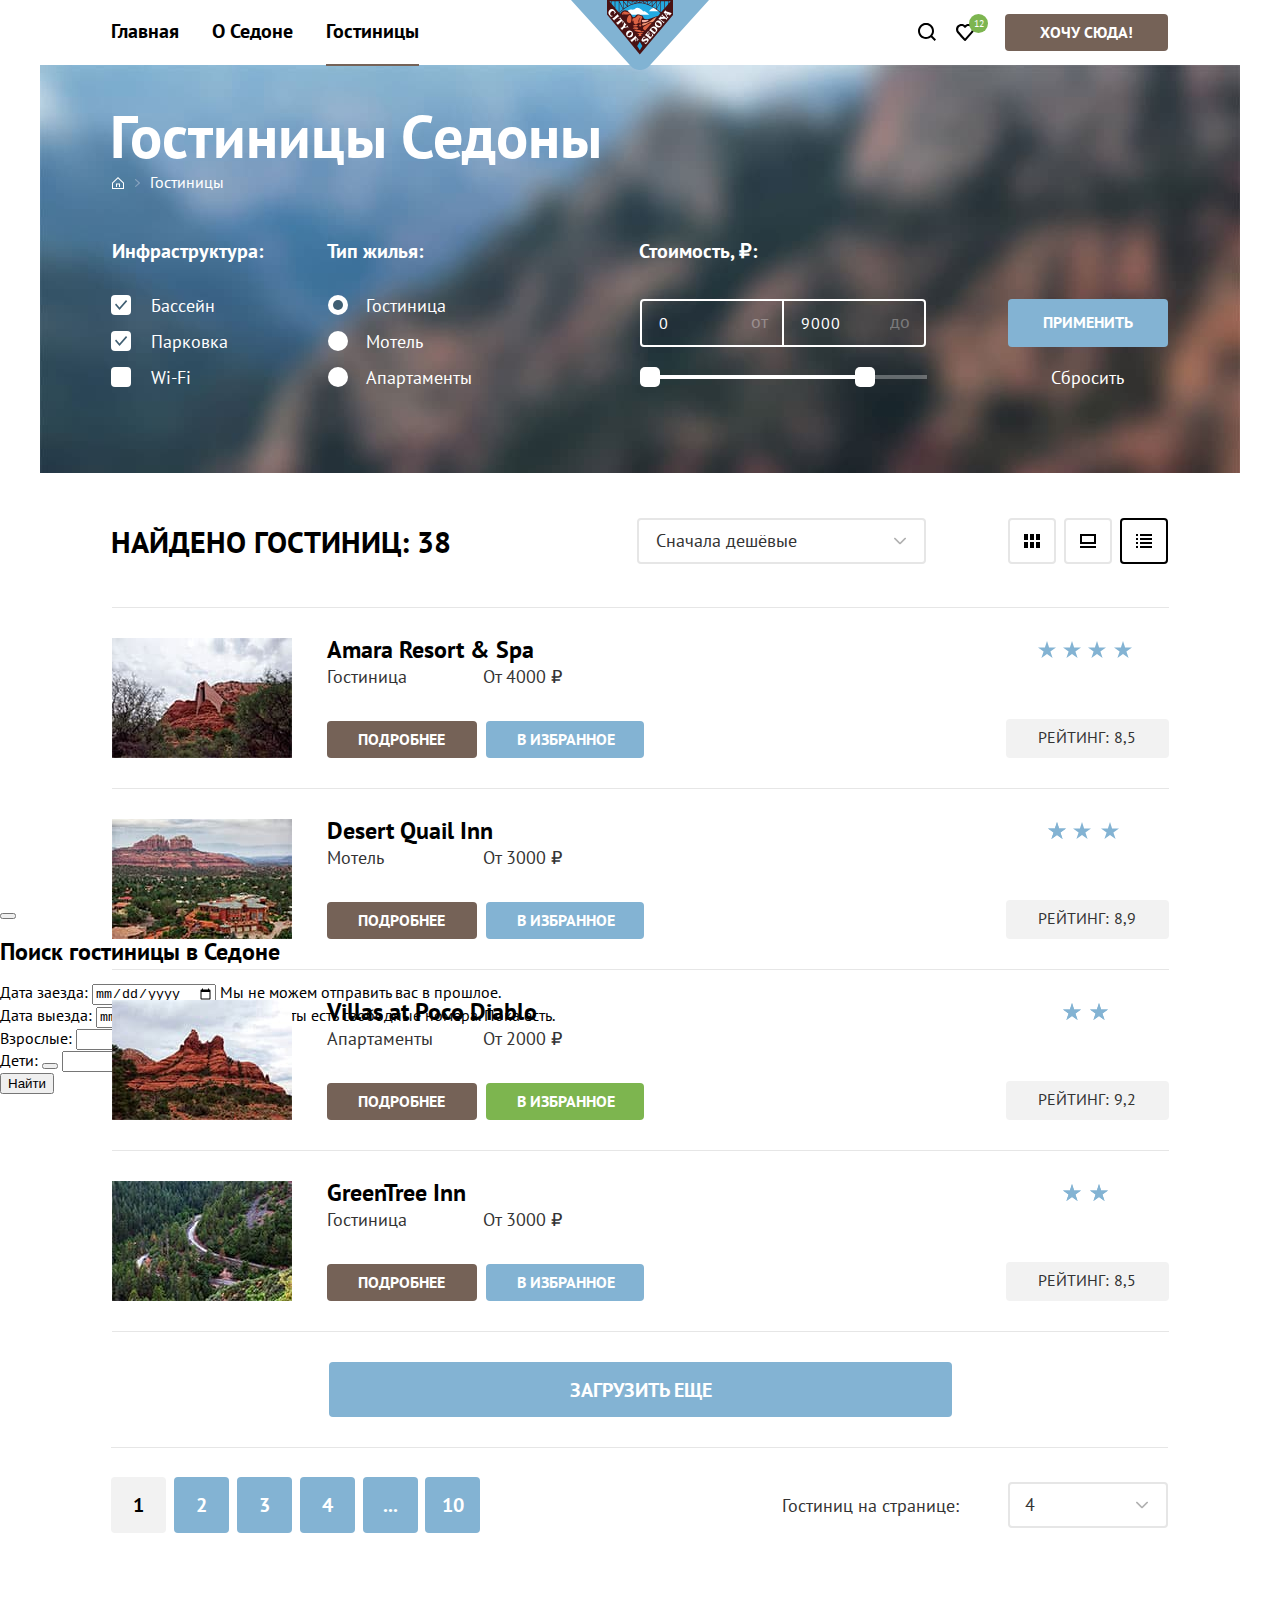
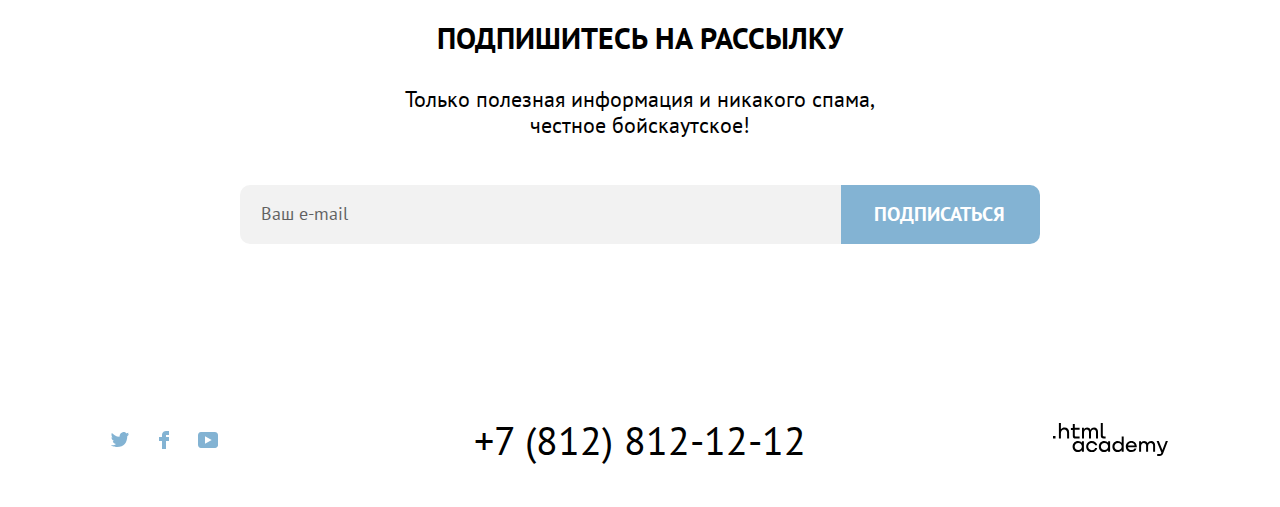
==== catalog.html @ 6edd9f35 "feat: add modal section" ====
<!DOCTYPE html>
<html lang="ru">
<head>
  <meta charset="UTF-8">
  <meta name="viewport" content="width=device-width, initial-scale=1.0">
  <title>HTML Academy: Седона</title>
  <link rel="stylesheet" href="css/style.css">
  <link rel="stylesheet" href="node_modules/pixel-glass/styles.css">
  <style>
    HTML {
      background-image: url("catalog.jpg");
      background-repeat: no-repeat;
      background-position: 50% 0;
    }
  </style>
</head>
<body>

  <div class="container">

    <!-- Header -->
    <header class="page-header">
      <nav class="page-header__nav page-nav">
        <ul class="page-nav__list">
          <li class="page-nav__item"><a class="page-nav__link" href="index.html">Главная</a></li>
          <li class="page-nav__item"><a class="page-nav__link" href="index.html#about">О Седоне</a></li>
          <li class="page-nav__item"><a class="page-nav__link page-nav__link--current">Гостиницы</a></li>
        </ul>
      </nav>
      <a class="page-header__logo page-logo" href="index.html">
        <img class="page-logo__img" src="img/svg/logo.svg" width="138" height="70" alt="Логотип Седона.">
      </a>
      <div class="page-header__menu user-menu">
        <a class="user-menu__link user-menu__link--search" href="#">
          <svg class="user-menu__svg" aria-hidden="true" focusable="false" width="18" height="18" fill="none" xmlns="http://www.w3.org/2000/svg">
            <path d="m18 16.5-3.7-3.7c1-1.3 1.7-3 1.7-4.9 0-4.4-3.6-8-8-8S0 3.6 0 8c0 4.4 3.6 8 8 8 1.8 0 3.5-.6 4.9-1.7l3.7 3.7 1.4-1.5ZM8 14c-3.3 0-6-2.7-6-6s2.7-6 6-6 6 2.7 6 6-2.7 6-6 6Z"/>
          </svg>
          <span class="visually-hidden">Поиск</span>
        </a>
        <div class="user-menu__item">
          <a class="user-menu__link user-menu__link--favorites" href="#">
            <svg class="user-menu__svg" aria-hidden="true" focusable="false" width="18" height="17" fill="none" xmlns="http://www.w3.org/2000/svg">
              <path d="M8.9 17c-.3 0-.6-.1-.8-.4-5.4-6.1-6.7-7.5-7-7.9C.4 7.8 0 6.6 0 5.4 0 2.4 2.4 0 5.5 0 6.8 0 8 .5 9 1.3 10 .5 11.3 0 12.5 0c3 0 5.5 2.4 5.5 5.4 0 1.3-.5 2.5-1.3 3.4l-7 7.9c-.2.2-.4.3-.8.3Zm-6-9.5c.3.4 3.5 4 6.1 6.9l6.2-7c.5-.5.7-1.2.7-2 0-1.8-1.5-3.3-3.3-3.3-1 0-2 .5-2.7 1.3-.3.3-.6.4-.9.4-.3 0-.6-.2-.8-.4-.7-.8-1.7-1.3-2.7-1.3-1.8 0-3.3 1.5-3.3 3.3-.1.9.3 1.6.7 2.1-.1 0-.1 0 0 0Z"/>
            </svg>
            <span class="user-menu__counter">12</span>
            <span class="visually-hidden">Добавить в избранное</span>
          </a>
          <div class="user-menu__popover popover-favorites popover-favorites--visible">
            <h2 class="visually-hidden">Избранное</h2>
            <ul class="popover-favorites__list">
              <li class="popover-favorites__item">
                <a class="popover-favorites__wrap-link" href="#">
                  <h3 class="popover-favorites__title">Desert Quail Inn</h3>
                  <img class="popover-favorites__pic" src="img/catalog/jpg/hotel-desert-quail.jpg" width="48" height="48" alt="Фото Desert Quail Inn.">
                  <p class="popover-favorites__desc">Мотель</p>
                </a>
                <button class="popover-favorites__btn" type="button">
                  <span class="visually-hidden">Удалить</span>
                </button>
              </li>
              <li class="popover-favorites__item">
                <a class="popover-favorites__wrap-link" href="#">
                  <h3 class="popover-favorites__title">Villas at Poco Diablo</h3>
                  <img class="popover-favorites__pic" src="img/catalog/jpg/hotel-villas-at-poco.jpg" width="48" height="48" alt="Фото Villas at Poco Diablo.">
                  <p class="popover-favorites__desc">Апартаменты</p>
                </a>
                <button class="popover-favorites__btn" type="button">
                  <span class="visually-hidden">Удалить</span>
                </button>
              </li>
            </ul>
            <a class="popover-favorites__link button button--warm" href="#">Все избранные</a>
          </div>
        </div>
        <a class="user-menu__link user-menu__link--btn button button--warm" href="#">Хочу сюда!</a>
      </div>
    </header>

    <!-- Main -->
    <main class="inner-main">
      <div class="filter-wrapper">
        <h1 class="inner-main__title">Гостиницы Седоны</h1>

        <!-- Breadcrumbs -->
        <section class="breadcrumbs">
          <h2 class="visually-hidden">Навигационная цепочка</h2>
          <ul class="breadcrumbs__list">
            <li class="breadcrumbs__item">
              <a class="breadcrumbs__link breadcrumbs__link--icon" href="index.html">
                <span class="visually-hidden">Главная</span>
              </a>
            </li>
            <li class="breadcrumbs__item">
              <a class="breadcrumbs__link">Гостиницы</a>
            </li>
          </ul>
        </section>

        <!-- Filters -->
        <section class="filter">
          <h2 class="visually-hidden">Фильтры поиска</h2>
          <form class="filter__form" action="https://echo.htmlacademy.ru/">
            <fieldset class="filter__group filter__group--infrastructure">
              <legend class="filter__title">Инфраструктура:</legend>
              <ul class="filter__list comfort">
                <li class="comfort__item">
                  <label class="comfort__label">
                    <input class="comfort__input visually-hidden" id="pool" type="checkbox" name="pool" value="pool" checked>
                    <span class="comfort__control"></span>
                    Бассейн
                  </label>
                </li>
                <li class="comfort__item">
                  <label class="comfort__label">
                    <input class="comfort__input visually-hidden" id="parking" type="checkbox" name="parking" value="parking" checked>
                    <span class="comfort__control"></span>
                    Парковка
                  </label>
                </li>
                <li class="comfort__item">
                  <label class="comfort__label">
                    <input class="comfort__input visually-hidden" type="checkbox" name="wi-fi" value="wi-fi">
                    <span class="comfort__control"></span>
                    Wi-Fi
                  </label>
                </li>
              </ul>
            </fieldset>

            <fieldset class="filter__group filter__group--type">
              <legend class="filter__title">Тип жилья:</legend>
              <ul class="filter__list house-type">
                <li class="house-type__item">
                  <label class="house-type__label">
                    <input class="house-type__input visually-hidden" type="radio" name="housing-type" value="hotel" checked>
                    <span class="house-type__control"></span>
                    Гостиница
                  </label>
                </li>
                <li class="house-type__item">
                  <label class="house-type__label">
                    <input class="house-type__input visually-hidden" type="radio" name="housing-type" value="motel">
                    <span class="house-type__control"></span>
                    Мотель
                  </label>
                </li>
                <li class="house-type__item">
                  <label class="house-type__label">
                    <input class="house-type__input visually-hidden" type="radio" name="housing-type" value="apartments">
                    <span class="house-type__control"></span>
                    Апартаменты
                  </label>
                </li>
              </ul>
            </fieldset>

            <fieldset class="filter__group filter__group--price price">
              <legend class="filter__title price__title">Стоимость, ₽:</legend>

              <div class="price__input-wrap">
                <label class="price__label price__label--min" for="min-cost">От</label>
                <input class="price__input price__input--min" type="number" name="min-cost" id="min-cost" value="0">

                <label class="price__label price__label--max" for="max-cost">До</label>
                <input class="price__input price__input--max" type="number" name="max-cost" id="max-cost" value="9000">
              </div>

              <div class="price__scale">
                <div class="price__range">
                  <button class="price__btn price__btn--min" type="button">
                    <span class="visually-hidden">Изменить минимальную стоимость</span>
                  </button>
                  <button class="price__btn price__btn--max" type="button">
                    <span class="visually-hidden">Изменить максимальную стоимость</span>
                  </button>
                </div>
              </div>
            </fieldset>

            <div class="filter__btn-wrap">
              <button class="filter__btn filter__btn--submit button button--cold" type="submit">Применить</button>
              <button class="filter__btn filter__btn--reset" type="reset">Сбросить</button>
            </div>
          </form>
        </section>
      </div>

      <!-- Sorting -->
      <section class="sorting">
        <h2 class="visually-hidden">Сортировка Гостиниц</h2>
        <form class="sorting__form" action="https://echo.htmlacademy.ru/" >
          <h3 class="sorting__title">
            Найдено гостиниц: <span>38</span>
          </h3>
          <label class="sorting__label">
            <span class="visually-hidden">Сортировка по категориям</span>
            <select class="sorting__options" name="sorting">
              <option value="cheap">Сначала дешёвые</option>
              <option value="expensive">Сначала дорогие</option>
              <option value="popular">Сначала популярные</option>
            </select>
            <svg class="sorting__icon" aria-hidden="true" focusable="false" width="12" height="7" viewBox="0 0 12 7" fill="none" xmlns="http://www.w3.org/2000/svg">
              <path fill-rule="evenodd" clip-rule="evenodd" d="M.22.345a.75.75 0 0 1 1.06 0L6 5.065l4.72-4.72a.75.75 0 1 1 1.06 1.06l-5.25 5.25a.75.75 0 0 1-1.06 0L.22 1.405a.75.75 0 0 1 0-1.06Z"/>
            </svg>
          </label>
          <button class="visually-hidden" type="submit">Отсортировать Гостиницы</button>
        </form>

        <ul class="sorting-list">
          <li class="sorting__item">
            <a class="sorting__link sorting__link--tile" href="#">
              <span class="visually-hidden">Показать карточками</span>
            </a>
          </li>
          <li class="sorting__item">
            <a class="sorting__link sorting__link--slideshow" href="#">
              <span class="visually-hidden">Показать как слайд</span>
            </a>
          </li>
          <li class="sorting__item">
            <a class="sorting__link sorting__link--current sorting__link--list" href="#">
              <span class="visually-hidden">Показать списоком</span>
            </a>
          </li>
        </ul>
      </section>

      <!-- Catalog -->
      <section class="catalog">
        <h2 class="visually-hidden">Каталог Гостиниц</h2>
        <article class="catalog__item catalog-article">
          <a class="catalog-article__img-link" href="#">
            <img class="catalog-article__img" src="img/catalog/jpg/hotel-amara-resort.jpg" width="180" height="120" alt="Фото Amara Resort & Spa.">
          </a>
          <a class="catalog-article__title-link" href="#">
            <h3 class="catalog-article__title">Amara Resort & Spa</h3>
          </a>
          <p class="catalog-article__desc">
            <span>Гостиница</span>
            <span>От 4000 ₽</span>
          </p>
          <a class="catalog-article__link catalog-article__link--details button button--warm" href="#">Подробнее</a>
          <a class="catalog-article__link catalog-article__link--favorites button button--cold" href="#">В избранное</a>
          <p class="catalog-article__icon catalog-article__icon--four">
            <span class="visually-hidden">4 звезды</span>
          </p>
          <p class="catalog-article__rating article-rating">Рейтинг: <span class="article-rating__item">8,5</span></p>
        </article>
        <article class="catalog__item catalog-article">
          <a class="catalog-article__img-link" href="#">
            <img class="catalog-article__img" src="img/catalog/jpg/hotel-desert-quail.jpg" width="180" height="120" alt="Фото Desert Quail Inn.">
          </a>
          <a class="catalog-article__title-link" href="#">
            <h3 class="catalog-article__title">Desert Quail Inn</h3>
          </a>
          <p class="catalog-article__desc">
            <span>Мотель</span>
            <span>От 3000 ₽</span>
          </p>
          <a class="catalog-article__link catalog-article__link--details button button--warm" href="#">Подробнее</a>
          <a class="catalog-article__link catalog-article__link--favorites button button--cold" href="#">В избранное</a>
          <p class="catalog-article__icon catalog-article__icon--three">
            <span class="visually-hidden">3 звезды</span>
          </p>
          <p class="catalog-article__rating article-rating">Рейтинг: <span class="article-rating__item">8,9</span></p>
        </article>
        <article class="catalog__item catalog-article">
          <a class="catalog-article__img-link" href="#">
            <img class="catalog-article__img" src="img/catalog/jpg/hotel-villas-at-poco.jpg" width="180" height="120" alt="Фото Villas at Poco Diablo.">
          </a>
          <a class="catalog-article__title-link" href="#">
            <h3 class="catalog-article__title">Villas at Poco Diablo</h3>
          </a>
          <p class="catalog-article__desc">
            <span>Апартаменты</span>
            <span>От 2000 ₽</span>
          </p>
          <a class="catalog-article__link catalog-article__link--details button button--warm" href="#">Подробнее</a>
          <a class="catalog-article__link catalog-article__link--favorites button button--success" href="#">В избранное</a>
          <p class="catalog-article__icon catalog-article__icon--two">
            <span class="visually-hidden">2 звезды</span>
          </p>
          <p class="catalog-article__rating article-rating">Рейтинг: <span class="article-rating__item">9,2</span></p>
        </article>
        <article class="catalog__item catalog-article">
          <a class="catalog-article__img-link" href="#">
            <img class="catalog-article__img" src="img/catalog/jpg/hotel-greentree.jpg" width="180" height="120" alt="Фото GreenTree Inn.">
          </a>
          <a class="catalog-article__title-link" href="#">
            <h3 class="catalog-article__title">GreenTree Inn</h3>
          </a>
          <p class="catalog-article__desc">
            <span>Гостиница</span>
            <span>От 3000 ₽</span>
          </p>
          <a class="catalog-article__link catalog-article__link--details button button--warm" href="#">Подробнее</a>
          <a class="catalog-article__link catalog-article__link--favorites button button--cold" href="#">В избранное</a>
          <p class="catalog-article__icon catalog-article__icon--two">
            <span class="visually-hidden">2 звезды</span>
          </p>
          <p class="catalog-article__rating article-rating">Рейтинг: <span class="article-rating__item">8,5</span></p>
        </article>
        <a class="catalog__btn button button--cold" href="#">Загрузить еще</a>
      </section>

      <!-- Pagination -->
      <section class="pagination">
        <h2 class="visually-hidden">Порядковая нумерация страниц</h2>
        <ul class="pagination__list">
          <li class="pagination__item"><a class="pagination__link pagination__link--current button--cold">1</a></li>
          <li class="pagination__item"><a class="pagination__link button--cold" href="#">2</a></li>
          <li class="pagination__item"><a class="pagination__link button--cold" href="#">3</a></li>
          <li class="pagination__item"><a class="pagination__link button--cold" href="#">4</a></li>
          <li class="pagination__item"><a class="pagination__link button--cold" href="#">...</a></li>
          <li class="pagination__item"><a class="pagination__link button--cold" href="#">10</a></li>
        </ul>

        <form class="pagination__form" action="https://echo.htmlacademy.ru/">
          <label class="pagination__label">
            <span>Гостиниц на странице:</span>
            <select class="pagination__options" name="quantity">
              <option value="4">4</option>
            </select>
            <svg class="pagination__icon" aria-hidden="true" focusable="false" width="12" height="7" viewBox="0 0 12 7" fill="none" xmlns="http://www.w3.org/2000/svg">
              <path fill-rule="evenodd" clip-rule="evenodd" d="M.22.345a.75.75 0 0 1 1.06 0L6 5.065l4.72-4.72a.75.75 0 1 1 1.06 1.06l-5.25 5.25a.75.75 0 0 1-1.06 0L.22 1.405a.75.75 0 0 1 0-1.06Z"/>
            </svg>
          </label>
        </form>
      </section>
    </main>

    <!-- Footer -->
    <footer class="page-footer inner-footer">
      <section class="subscribe subscribe--inner">
        <h2 class="subscribe__title">Подпишитесь на рассылку</h2>
        <p class="subscribe__text">Только полезная информация и никакого спама,<br> честное бойскаутское!</p>
        <form class="subscribe__form mail-form" action="https://echo.htmlacademy.ru/">
          <label class="visually-hidden" for="email">Поле ввода Email</label>
          <input class="mail-form__input" id="email" type="email" name="email" placeholder="Ваш e-mail" required>
          <button class="mail-form__btn button button--cold" type="submit">Подписаться</button>
        </form>
      </section>
      <section class="contacts">
        <h2 class="visually-hidden">Контакты</h2>
        <section class="social">
          <h2 class="visually-hidden">Социальные сети</h2>
          <a class="social__link social__link--twitter" href="https://twitter.com/htmlacademy_ru">
            <svg class="social__svg" aria-hidden="true" focusable="false" width="18" height="15" fill="none" xmlns="http://www.w3.org/2000/svg">
              <path d="M11.6.2c1.8-.5 3.2.3 3.8 1.2.7-.2 1.4-.5 2.1-.7 0 .9-.6 1.5-.9 1.8.7.1 1.4-.6 1.4-.6-.2 1-1.1 1.8-1.7 2C16.1 10.7 13 15.1 5.7 15h-.5c-.4 0-4.4-.5-5.2-1.9 2.4.2 4.1-.4 5-1.2-1-.3-2.9-.4-3.2-2.9.4.1.6.2 1.3.1C1.8 8.3.4 7.5.5 5.3c.3.3 1.1.5 1.4.5C1.1 5.6-.2 2.5.9.9c1.9 1.9 4 3.6 7.6 3.8C8.7 2.3 9.7.8 11.6.2Z"/>
            </svg>
            <span class="visually-hidden">Твитер</span>
          </a>
          <a class="social__link social__link--facebook" href="https://www.facebook.com/htmlacademy">
            <svg class="social__svg" aria-hidden="true" focusable="false" width="10" height="18" fill="none" xmlns="http://www.w3.org/2000/svg">
              <path d="M7 0C4.8 0 3 1.8 3 4v2H0v4h3v8h4v-8h3V6H7V4h3V0H7Z"/>
            </svg>
            <span class="visually-hidden">Фейсбук</span>
          </a>
          <a class="social__link social__link--youtube" href="https://www.youtube.com/user/htmlacademyru">
            <svg class="social__svg" aria-hidden="true" focusable="false" width="20" height="16" fill="none" xmlns="http://www.w3.org/2000/svg">
              <path d="M17 0H2.9C1.2 0 0 1.5 0 3.2v9.5C0 14.5 1.2 16 2.9 16h14.3c1.5 0 2.9-1.5 2.9-3.2V3.2C19.9 1.5 18.7 0 17 0ZM7 11.8V4.2L13.7 8 7 11.8Z"/>
            </svg>
            <span class="visually-hidden">Ютуб</span>
          </a>
        </section>
        <address class="contacts__phone address-phone">
          <a class="address-phone__link" href="tel:+78128121212">+7 (812) 812-12-12</a>
        </address>
        <a class="contacts__link" href="https://htmlacademy.ru">
          <svg class="contacts__svg" aria-hidden="true" focusable="false" width="115" height="33" fill="none" xmlns="http://www.w3.org/2000/svg">
            <path d="M0 12.9v2.6h2.5v-2.6H0ZM11.6 4.5c-1.6 0-2.8.7-3.6 1.7h-.1V0h-2v15.5h2v-5.3c0-2.1 1.3-3.6 3.3-3.6 1.8 0 2.9 1.4 2.9 3.2v5.7h2V9.4c.1-3-1.8-4.9-4.5-4.9ZM26.6 4.8h-4.8V1.1h-2v3.8h-1.9v2h1.9v6c0 1.7 1 2.7 2.7 2.7h4.1v-2h-3.7c-.7 0-1.1-.4-1.1-1.1V6.8h4.8v-2ZM41.1 4.6c-1.6 0-2.9.8-3.5 2.1h-.1c-.6-1.2-1.8-2.1-3.4-2.1-1.4 0-2.5.8-3.1 1.8h-.1V4.8H29v10.6h2V10c0-2 1-3.5 2.6-3.5 1.5 0 2.4 1 2.4 2.6v6.3h2V9.8c0-2.4 1.4-3.3 2.6-3.3 1.5 0 2.4 1 2.4 2.6v6.3h2V8.9c.1-2.5-1.4-4.3-3.9-4.3ZM47.8 12.7c0 1.7 1 2.7 2.8 2.7h2v-2h-1.7c-.7 0-1.1-.4-1.1-1.1V0h-2v12.7ZM28.9 19.7c-.9-1.1-2.2-1.8-3.9-1.8-3.1 0-5.4 2.3-5.4 5.6s2.3 5.6 5.4 5.6c1.8 0 3-.8 3.8-1.9h.1v1.6h2V18.2h-2v1.5Zm-3.6 7.4c-2.2 0-3.6-1.6-3.6-3.6s1.4-3.6 3.6-3.6 3.6 1.6 3.6 3.6c0 1.9-1.4 3.6-3.6 3.6ZM44.2 22c-.5-2.4-2.6-4.1-5.4-4.1-3.4 0-5.6 2.5-5.6 5.6 0 3.1 2.2 5.6 5.6 5.6 2.8 0 4.9-1.8 5.4-4.2h-2.1c-.4 1.3-1.7 2.3-3.3 2.3-2.2 0-3.6-1.6-3.6-3.6s1.4-3.6 3.6-3.6c1.6 0 2.8 1 3.3 2.2h2.1V22ZM55.1 19.7c-.9-1.1-2.2-1.8-3.9-1.8-3.1 0-5.4 2.3-5.4 5.6s2.3 5.6 5.4 5.6c1.8 0 3-.8 3.8-1.9h.1v1.6h2V18.2h-2v1.5Zm-3.6 7.4c-2.2 0-3.6-1.6-3.6-3.6s1.4-3.6 3.6-3.6 3.6 1.6 3.6 3.6c0 1.9-1.5 3.6-3.6 3.6ZM68.7 19.8c-.9-1.1-2.2-1.9-3.9-1.9-3.1 0-5.4 2.3-5.4 5.6s2.2 5.6 5.4 5.6c1.7 0 3-.8 3.8-1.8h.1v1.5h2V13.4h-2v6.4Zm-3.6 7.3c-2.2 0-3.6-1.6-3.6-3.6s1.4-3.6 3.6-3.6 3.6 1.6 3.6 3.6c-.1 2-1.5 3.6-3.6 3.6ZM78.3 17.9c-3.3 0-5.5 2.5-5.5 5.6 0 3 2.1 5.6 5.5 5.6 2.5 0 4.5-1.3 5.2-3.6h-2.1c-.5 1-1.6 1.6-3 1.6-1.9 0-3.3-1.3-3.4-2.9h8.8c.2-3.6-2-6.3-5.5-6.3Zm0 1.9c1.7 0 3 1 3.3 2.6h-6.5c.3-1.5 1.5-2.6 3.2-2.6ZM98.2 17.9c-1.6 0-2.9.8-3.6 2h-.1c-.6-1.2-1.8-2-3.4-2-1.4 0-2.5.7-3.1 1.8v-1.5h-1.9v10.6h2v-5.4c0-2 1-3.4 2.6-3.5 1.5 0 2.4 1 2.4 2.6v6.3h2v-5.6c0-2.4 1.4-3.3 2.6-3.3 1.5 0 2.4 1 2.4 2.6v6.3h2v-6.5c.1-2.6-1.4-4.4-3.9-4.4ZM109.4 27l-3.6-8.9h-2.2l4.8 11.6c-.3.9-.7 1.2-1.7 1.2h-2.5v2h2.5c1.8 0 2.8-.8 3.5-2.6l4.7-12.2h-2.1l-3.4 8.9Z"/>
          </svg>
        </a>
      </section>
    </footer>

  </div>

  <section class="modal modal--close">
    <div class="modal__container">
      <button type="button">
        <span class="visually-hidden">Закрыть модальное окно</span>
      </button>

      <section class="modal__content">
        <h2 class="modal__title">Поиск гостиницы в Седоне</h2>
        <form class="modal__form" action="https://echo.htmlacademy.ru/">
          <div>
            <label for="">Дата заезда:</label>
            <input type="date" name="date">
            <span>Мы не можем отправить вас в прошлое.</span>
          </div>
          <div>
            <label for="">Дата выезда:</label>
            <input type="date" name="date">
            <span>На эти даты есть свободные номера. Пока есть.</span>
          </div>
          <div>
            <label for="adults">Взрослые:</label>
            <input type="number" name="adults" id="adults">
          </div>
          <div>
            <label for="children">Дети:</label>
            <button class="" type="button">
              <span class="visually-hidden">Дополнительная информация</span>
            </button>
            <input type="number" name="children" id="children">
          </div>
          <button type="button">Найти</button>
        </form>
      </section>
    </div>
  </section>
  <script src="node_modules/pixel-glass/script.js"></script>
</body>
</html>
---- css/style.css ----
/* Fonts */
@font-face {
  font-family: "PT Sans";
  font-weight: 400;
  font-style: normal;
  src: url("../fonts/ptsans-400.woff2") format("woff2");
  font-display: swap;
}

@font-face {
  font-family: "PT Sans";
  font-weight: 700;
  font-style: normal;
  src: url("../fonts/ptsans-700.woff2") format("woff2");
  font-display: swap;
}

/* Variables */
:root {

/* Color */
  --basic-black: #000000;
  --basic-dark: #333333;
  --basic-gray-dark: #b3b3b3;
  --basic-gray-light: #e6e6e6;
  --basic-light: #f2f2f2;
  --basic-white: #ffffff;
  --basic-white-30: rgba(255, 255, 255, 0.3);
  --basic-white-60: rgba(255, 255, 255, 0.6);

  /* status */
  --status-success: #7db550;
  --status-warning: #fd922e;
  --status-error: #ff5757;

  /* special */
  --special-cold-dark: #68a2ca;
  --special-cold-light: #83b3d3;
  --special-cold-light-12: rgba(131, 179, 211, 0.12);
  --special-cold-light-20: rgba(131, 179, 211, 0.2);
  --special-neutral-dark: #6c9e42;
  --special-neutral-light: #7db54f;
  --special-warm-dark: #615048;
  --special-warm-light: #756257;
  --special-space-deep: #3F5E72;

/* Value */
  /* Box model */
  --container-padding-user: 59px;
  --container-padding-model: 72px;
  --border-radius-small: 4px;
  --border-radius-middle: 6px;
  --border-radius-large: 10px;

  --outline-focus-cold: 3px solid var(--special-cold-light);
  --outline-focus-warm: 3px solid var(--special-warm-light);
  --outline-active: 2px solid var(--basic-black);
  --outline-error: 2px solid var(--status-error);
}

/* Basic styles */
html { height: 100%; }

body {
  margin: 0;
  min-height: 100%;

  font-family: "PT Sans", Arial, sans-serif;
  font-size: 16px;
  line-height: 21px;
  color: var(--basic-black);
}

.button {
  font: inherit;
  font-weight: bold;
  text-decoration: none;
  text-transform: uppercase;
  text-align: center;
  color: var(--basic-white);

  border: none;
  border-radius: var(--border-radius-small);

  cursor: pointer;
}

.button:focus-visible {
  outline: var(--outline-focus-cold);
  outline-offset: 0;
}

.button:active { color: var(--basic-white-30); }

/* button-warm */
.button--warm { background-color: var(--special-warm-light); }

.button--warm:hover { background-color: var(--special-warm-dark); }

/* button-cold */
.button--cold { background-color: var(--special-cold-light); }

.button--cold:hover { background-color: var(--special-cold-dark); }

.button--cold:focus-visible {
  background-color: var(--special-cold-dark);

  outline: var(--outline-focus-warm);
}

/* button-success */
.button--success { background-color: var(--special-neutral-light); }

.button--success:hover { background-color: var(--special-neutral-dark); }

.button--success:focus-visible {
  background-color: var(--special-neutral-dark);

  outline: var(--outline-focus-warm);
}

.container {
  display: flex;
  flex-direction: column;
  margin: 0 auto;
  width: 1200px;
  height: 100vh;
}

.visually-hidden {
  position: absolute;
  width: 1px;
  height: 1px;
  margin: -1px;
  padding: 0;
  border: 0;
  clip: rect(0 0 0 0);
  overflow: hidden;
}

/* Header */

.page-header {
  position: relative;

  display: flex;
  margin-bottom: -5px;
  padding-right: var(--container-padding-model);
  padding-left: var(--container-padding-user);
}

/* Nav */
.page-header__nav {
  margin-right: 122px;
  padding-top: 12px;
  padding-bottom: 20px;
  width: 350px;
}

.page-nav__list {
  display: flex;
  flex-wrap: wrap;
  row-gap: 16px;
  margin-top: 0;
  margin-bottom: 0;
  padding-left: 0;

  list-style: none;
}

.page-nav__item { margin-right: 9px; }

.page-nav__link {
  position: relative;

  display: inline-block;
  padding: 6px 12px;

  font-weight: bold;
  font-size: 20px;
  line-height: 26px;
  text-decoration: none;
  color: inherit;
}

.page-nav__link:hover:not(.page-nav__link--current) { color: var(--special-warm-light); }

.page-nav__link:focus-visible {
  color: var(--special-warm-light);

  border-radius: var(--border-radius-middle);

  outline: var(--outline-focus-cold);
  outline-offset: 0;
}

.page-nav__link:active:not(.page-nav__link--current) { opacity: 0.3; }

.page-nav__link--current::before {
  position: absolute;
  right: 12px;
  bottom: -16px;
  left: 12px;
  content: "";


  height: 2px;

  background-color: var(--special-warm-light);
}

.page-logo { text-decoration: none; }

.page-logo:focus-visible {
  border-radius: var(--border-radius-middle);
  outline: var(--outline-focus-cold);
}

.page-logo__img { display: block; }

.page-header__menu {
  display: flex;
  align-items: flex-start;
  flex-wrap: wrap;
  margin-left: auto;
  padding-top: 14px;
  width: 260px;
}

.user-menu__item { position: relative; }

.user-menu__link {
  position: relative;
  display: inline-block;

  padding: 6px 10px;

  text-decoration: none;
}

.user-menu__svg {
  fill: var(--basic-black);
  vertical-align: middle;
}

.user-menu__link:hover .user-menu__svg { fill: var(--special-warm-light); }

.user-menu__link:focus .user-menu__svg { fill: var(--special-warm-light); }

.user-menu__link:focus-visible {
  border-radius: var(--border-radius-middle);

  outline: var(--outline-focus-cold);
  outline-offset: 0;
}

.user-menu__link:active .user-menu__svg { opacity: 0.3; }

.user-menu__link:active .user-menu__counter { color: var(--basic-white-30); }

.user-menu__link--btn {
  margin-left: auto;
  padding: 8px 35px;
}

.user-menu__counter {
  position: absolute;
  top: 0;
  right: -4px;

  display: flex;
  align-items: center;
  justify-content: center;
  padding: 0 2px;
  min-width: 15px;
  min-height: 19px;

  font-size: 10px;
  line-height: 13px;
  color: var(--basic-white);

  background-color: var(--status-success);
  border-radius: 10px;
}

.user-menu__popover {
  position: absolute;
  top: 48px;
  left: -178px;

  width: 400px;

  box-sizing: border-box;
}

.popover-favorites {
  display: flex;
  flex-direction: column;

  background-color: var(--basic-white);
  border-radius: 20px;
  box-shadow: 0px 25px 50px rgba(0, 0, 0, 0.15);
}

.popover-favorites--visible { display: none; }

.popover-favorites::before {
  position: absolute;
  top: -5px;
  left: 50%;

  width: 10px;
  height: 10px;
  content: "";

  background-color: var(--basic-white);
  border-top-width: 1px;
  border-left-width: 1px;
  border-top-style: solid;
  border-left-style: solid;
  border-color: var(--basic-gray-light);

  transform: translateX(-50%) rotate(45deg);
}

.popover-favorites__list {
  margin-top: 0;
  margin-bottom: 0;
  padding: 18px 14px 26px 24px;

  border: 1px solid var(--basic-gray-light);
  border-bottom: none;
  border-radius: 18px 18px 0 0;

  list-style: none;
}

.popover-favorites__item {
  display: grid;
  grid-template-columns: 1fr 36px;
  column-gap: 17px;
  margin-bottom: 19px;
}

.popover-favorites__item:last-child { margin-bottom: 0; }

.popover-favorites__wrap-link {
  display: grid;
  grid-template-columns: 48px 17px 1fr;
  grid-template-rows: min-content 1fr;

  color: var(--basic-black);
  text-decoration: none;
}

.popover-favorites__wrap-link:hover { opacity: 0.6; }

.popover-favorites__wrap-link:focus-visible {
  width: fit-content;

  border-radius: var(--border-radius-large);

  outline: var(--outline-focus-cold);
  outline-offset: 5px;
}

.popover-favorites__wrap-link:active { opacity: 0.3; }

.popover-favorites__pic {
  display: block;
  grid-column: 1 / 2;
  grid-row: 1 / -1;
  margin-top: 6px;

  border-radius: 50%;
}

.popover-favorites__title {
  grid-column: 3 / 4;
  margin-top: 0;
  margin-bottom: 0;

  font-family: inherit;
  font-size: 18px;
  line-height: 40px;
}

.popover-favorites__desc {
  grid-column: 3 / 4;
  grid-row: 2 / 3;
  margin-top: -10px;
  margin-bottom: 0;
}

.popover-favorites__btn {
  grid-column: -1 / -2;
  padding: 20px 10px;
  width: 36px;
  height: 36px;

  background-color: transparent;
  background-image: url("../img/svg/trash-icon.svg");
  background-repeat: no-repeat;
  background-position: center;
  border: none;
  border-radius: var(--border-radius-large);

  opacity: 0.2;
  cursor: pointer;
}

.popover-favorites__btn:hover { opacity: 1; }

.popover-favorites__btn:focus-visible {
  outline: var(--outline-focus-cold);
  opacity: 1;
}

.popover-favorites__btn:active { opacity: 0.1; }

.popover-favorites__link {
  padding-top: 20px;
  padding-bottom: 19px;

  border-radius: 0 0 18px 18px;
}

/* Main */
.page-main,
.inner-main { flex-grow: 1; }


/* Welcome */
.welcome {
  margin-bottom: 61px;
  padding-top: 51px;
  padding-bottom: 82px;

  background: var(--special-cold-dark);
  background-image: url("../img/jpg/sedona.jpg");
  background-repeat: no-repeat;
}

.welcome__pic {
  display: flex;
  margin: auto;
}

/* Promo */
.promo {
  margin-bottom: 79px;
  padding-right: 160px;
  padding-left: 160px;
}

.promo__desc {
  margin-bottom: 34px;

  font-weight: bold;
  font-size: 30px;
  line-height: 36px;
  text-align: center;
  text-transform: uppercase;
}

.promo__sub-desc {
  font-size: 22px;
  line-height: 36px;
  text-align: center;
  color: var(--basic-dark);
}

.filter-wrapper {
  margin-bottom: 45px;
  padding: 32px var(--container-padding-model) 82px calc(var(--container-padding-model) - 2px);

  background-color: var(--special-cold-light);
  background-image: url("../img/catalog/jpg/catalog-bg.jpg");
  background-repeat: no-repeat;
}

.inner-main__title {
  margin-top: 0;
  margin-bottom: -6px;

  font-size: 60px;
  line-height: 78px;
  color: var(--basic-white);
}

/* Section About */
.about { margin-bottom: 90px; }

.about__list {
  display: flex;
  flex-wrap: wrap;
  margin-top: 0;
  margin-bottom: 0;
  padding-left: 0;

  list-style: none;
}

.about__item,
.service__item {
  width: 400px;

  font-size: 18px;
  line-height: 21px;
  text-align: center;

  box-sizing: border-box;
}

.about__item:nth-child(n + 3) {
  padding: 97px 69px 91px;
}

.about__item:nth-child(odd) { background-color: var(--special-cold-light-12); }

.about__item:nth-child(4) { background-color: var(--special-cold-light-20); }

.about__item--pic {
  width: auto;
  display: flex;
  flex-wrap: wrap;
}

.about__item-wrap {
  width: 400px;
  padding: 97px 90px 20px;

  color: var(--basic-white);

  background-color: var(--special-cold-light);
  box-sizing: border-box;
}

.about__img--reverse { order: -1; }

.about__title {
  margin-top: 0;
  margin-right: auto;
  margin-left: auto;
  margin-bottom: 29px;
  max-width: 172px;

  font-size: 24px;
  line-height: 28px;
  text-transform: uppercase;
}

.about__num { margin-bottom: 29px; }

.about__img--reverse { order: -1; }

.service {
  display: flex;
  flex-wrap: wrap;
  margin-top: 0;
  margin-bottom: 0;
  padding-left: 0;

  list-style: none;
}

.service__item {
  padding: 184px 112px 72px 110px;

  background-repeat: no-repeat;
}

.service__item:not(:first-child) {
  padding-right: 85px;
  padding-left: 83px;
}

.service__item:nth-child(odd) { background-color: var(--special-cold-light-12); }

.service__item--home {
  background-image: url("../img/svg/home-icon.svg");
  background-position: center 89px;
}

.service__item--eat {
  background-image: url("../img/svg/eat-icon.svg");
  background-position: center 91px;
}

.service__item--souvenir {
  background-image: url("../img/svg/souvenirs-icon.svg");
  background-position: center 85px;
}

.service__title {
  margin-top: 0;
  margin-bottom: 19px;

  font-size: 24px;
  line-height: 28px;
  text-transform: uppercase;
}

/* Breadcrumbs */
.breadcrumbs { margin-bottom: 42px; }

.breadcrumbs__list {
  display: flex;
  align-items: center;
  margin-top: 0;
  margin-bottom: 0;
  margin-left: -5px;
  padding-left: 0;

  color: var(--basic-white);

  list-style: none;
}

.breadcrumbs__item {
  position: relative;

  margin-right: 12px;
}

.breadcrumbs__item::after {
  position: absolute;
  top: 5px;
  right: -9px;
  content: "";

  width: 5px;
  height: 8px;

  background-image: url("../img/catalog/svg/arrow-icon-white.svg");
  background-repeat: no-repeat;
}

.breadcrumbs__item:last-child::after { content: none; }

.breadcrumbs__link {
  display: block;
  padding: 3px 7px;

  color: inherit;
  text-decoration: none;
}

.breadcrumbs__link--icon {
  width: 12px;
  height: 12px;

  background-image: url("../img/catalog/svg/home-icon-small.svg");
  background-repeat: no-repeat;
  background-position: center
}

.breadcrumbs__link:hover { opacity: 0.6; }

.breadcrumbs__link:focus-visible {
  border-radius: var(--border-radius-small);

  outline: var(--outline-focus-cold);
  outline-offset: 0;
}

.breadcrumbs__link:active { opacity: 0.3; }

/* Filters */
.filter__form {
  display: grid;
  grid-template-columns: 215px 215px 97px 290px auto min-content;
  grid-template-rows: min-content auto min-content;

  color: var(--basic-white);
}

.filter__group {
  margin-right: 0;
  margin-left: 0;
  padding: 0;

  border: none;
}

.filter__group--infrastructure,
.filter__group--type,
.filter__group--price { grid-row: 1 / -1; }

.filter__group--price { grid-column: 4 / 5; }

.filter__title {
  margin-bottom: 30px;

  font-weight: bold;
  font-size: 20px;
  line-height: 26px;
}

.filter__list {
  margin-top: 0;
  margin-bottom: 0;
  padding-left: 0;

  font-size: 18px;
  line-height: 23px;

  list-style: none;
}

.comfort__item:not(:last-child),
.house-type__item:not(:last-child) { margin-bottom: 13px; }

.comfort__label,
.house-type__label {
  position: relative;

  padding-left: 41px;
}

.comfort__input:checked + .comfort__control {
  background-image: url("../img/catalog/svg/checkbox-icon.svg");
  background-repeat: no-repeat;
  background-position: center;
}

.comfort__input:hover + .comfort__control,
.house-type__input:hover + .house-type__control { background-color: var(--basic-white-60); }

.comfort__input:focus-visible + .comfort__control {
  background-color: var(--basic-white-60);

  outline: var(--outline-focus-cold);
}

.comfort__input:active + .comfort__control,
.house-type__input:active + .house-type__control { background-color: var(--basic-white-30); }

.comfort__control,
.house-type__control  {
  position: absolute;
  top: 1px;
  left: 1px;

  width: 20px;
  height: 20px;

  background-color: var(--basic-white);
  border-radius: var(--border-radius-small);
}

.house-type__input:checked + .house-type__control::before {
  position: absolute;
  top: 0;
  right: 0;
  bottom: 0;
  left: 0;
  content: "";

  margin: auto;
  width: 10px;
  height: 10px;

  background-color: var(--special-space-deep);
  border-radius: 50%;
}

.comfort__input:disabled + .comfort__control,
.house-type__input:disabled + .house-type__control { background-color: var(--basic-white-30); }

.house-type__input:focus-visible + .house-type__control { outline: var(--outline-focus-cold); }

.house-type__control {
  left: 3px;

  border-radius: 50%;
}

.price {
  display: flex;
  flex-direction: column;
}

.price__title { margin-bottom: 35px; }

.price__input-wrap {
  position: relative;

  display: flex;
  margin-bottom: 28px;
  padding-left: 3px;
}

.price__label {
  position: absolute;

  font-size: 18px;
  line-height: 23px;
  text-transform: lowercase;

  opacity: 0.3;
}

.price__label--min {
  top: 11px;
  right: 159px;
}

.price__label--max {
  top: 11px;
  right: 17px;
}

.price__input {
  padding: 12px 35px 11px 17px;
  width: 144px;

  font: inherit;
  color: var(--basic-white);

  background-color: transparent;
  border: 2px solid var(--basic-white);
  box-sizing: border-box;

  appearance: textfield;
}

.price__input:hover {
  color: var(--basic-white-60);

  box-shadow: none;
}

.price__input:focus-visible {
  box-shadow: inset 0 0 0 3px #83b3d3;
  outline: var(--outline-focus-cold);
}

.price__input:active {
  color: var(--basic-white);

  background-color: var(--special-warm-light);
  box-shadow: none;
  outline: none;
}

.price__input::-webkit-outer-spin-button,
.price__input::-webkit-inner-spin-button { appearance: none; }

.price__input--max { letter-spacing: 1px; }

.price__input:last-child { margin-left: -2px; }

.price__input:first-of-type {
  border-top-left-radius: 4px;
  border-bottom-left-radius: 4px;
}

.price__input:last-of-type {
  border-top-right-radius: 4px;
  border-bottom-right-radius: 4px;
}

.price__scale {
  position: relative;

  margin-left: 3px;
  height: 4px;

  background-color: var(--basic-white-30);
}

.price__range {
  position: absolute;

  width: 227px;
  height: 4px;

  background-color: var(--basic-white);
}

.price__btn {
  position: absolute;

  width: 20px;
  height: 20px;

  background-color: var(--basic-white);
  border: none;
  border-radius: 5px;

  cursor: pointer;
}

.price__btn:hover { box-shadow: 0px 4px 10px rgba(0, 0, 0, 0.25); }

.price__btn:focus-visible {
  box-shadow: 0px 4px 10px rgba(0, 0, 0, 0.25);
  outline: var(--outline-focus-cold);
}

.price__btn:active { box-shadow: 0px 7px 15px rgba(0, 0, 0, 0.4); }

.price__btn--min {
  top: -8px;
  left: 0;
}

.price__btn--max {
  top: -8px;
  right: -8px;
}

.filter__btn-wrap {
  grid-column: -1 / -2;
  grid-row: 1 / -1;
  display: flex;
  flex-direction: column;
  padding-top: 61px;
}

.filter__btn--submit {
  grid-column: -1 / -2;
  grid-row: 3 / 4;
  margin-bottom: 18px;
  padding: 13px 35px 14px;
}

.filter__btn--submit:focus-visible { outline: 3px solid var(--basic-white); }

.filter__btn--reset {
  grid-column: -1 / -2;
  grid-row: -1 / -2;
  align-self: center;
  padding: 1px 11px 2px 9px;

  font-family: inherit;
  font-size: 18px;
  line-height: 23px;
  color: var(--basic-white);

  background-color: transparent;
  border: none;
  border-radius: var(--border-radius-small);

  cursor: pointer;
}

.filter__btn--reset:hover { color: var(--basic-white-60); }

.filter__btn--reset:focus-visible { outline: var(--outline-focus-cold); }

.filter__btn--reset:active { color: var(--basic-white-30); }

/* Sorting */
.sorting {
  display: flex;
  justify-content: space-between;
  margin-bottom: 43px;
  padding-right: var(--container-padding-model);
  padding-left: calc(var(--container-padding-model) - 1px);
}

.sorting__form {
  display: flex;
  justify-content: space-between;
  align-items: center;
  width: 815px;
}

.sorting__title {
  margin-top: 0;
  margin-bottom: 0;

  font-size: 30px;
  line-height: 39px;
  font-weight: bold;
  text-transform: uppercase;
}

.sorting__label { position: relative; }

.sorting__options {
  padding: 9px 101px 10px 17px;
  font-family: inherit;
  font-size: 18px;
  line-height: 23px;
  color: var(--basic-dark);

  background-color: transparent;
  border: 2px solid var(--basic-gray-light);
  border-radius: var(--border-radius-small);

  appearance: none;
}

.sorting__options:hover,
.sorting__options:focus-visible {
  border-color: transparent;
  outline: 2px solid var(--special-cold-light);
}

.sorting__options:active {
  color: var(--basic-gray-dark);

  border-color: var(--basic-gray-light);
}

.sorting__icon {
  position: absolute;
  top: 50%;
  right: 20px;

  fill: var(--basic-black);

  transform: translateY(-50%);
  opacity: 0.3;
}

.sorting__options:active + .sorting__icon { fill: var(--basic-gray-dark); }

.sorting-list {
  display: flex;
  flex-wrap: wrap;
  margin-top: 0;
  margin-bottom: 0;
  padding-left: 0;

  list-style: none;
}

.sorting__item:not(:last-child) { margin-right: 8px; }

.sorting__link {
  display: block;
  padding: 14px 14px;
  min-width: 16px;
  min-height: 14px;

  background-repeat: no-repeat;
  background-position: center;
  border: 2px solid var(--basic-gray-light);
  border-radius: var(--border-radius-small);
}

.sorting__link--current { border-color: var(--basic-black); }

.sorting__link--tile { background-image: url("../img/catalog/svg/mode-tile.svg"); }

.sorting__link--slideshow { background-image: url("../img/catalog/svg/mode-slideshow.svg"); }

.sorting__link--list { background-image: url("../img/catalog/svg/mode-list.svg"); }

.sorting__link:hover,
.sorting__link:focus-visible {
  border-color: var(--special-cold-light);

  outline: none;
}

.sorting__link:active { border-color: var(--basic-black); }

/* Catalog */
.catalog {
  position: relative;

  margin-bottom: 30px;
  padding-right: calc(var(--container-padding-model) - 1px);
  padding-left: var(--container-padding-model);
  padding-bottom: 30px;

  text-align: center;
}

.catalog::after {
  position: absolute;
  bottom: -1px;
  left: 71px;
  right: 72px;
  content: "";

  height: 1px;

  background-color: var(--basic-gray-light);
}

.catalog__item {
  display: grid;
  grid-template-columns: 180px 35px 159px 160px auto min-content;
  grid-template-rows: min-content 1fr min-content;
  padding-top: 26px;
  padding-bottom: 30px;

  border-top: 1px solid var(--basic-gray-light);
}

.catalog__item:last-of-type {
  margin-bottom: 30px;

  border-bottom: 1px solid var(--basic-gray-light);
}

.catalog-article__img-link {
  grid-row: 1 / -1;
  margin-top: 4px;
}

.catalog-article__img-link:hover { opacity: 0.6; }

.catalog-article__img-link:focus-visible { outline: var(--outline-focus-cold); }

.catalog-article__img-link:active { opacity: 0.3; }

.catalog-article__img { display: block; }

.catalog-article__title-link  {
  grid-column: 3 / -2;
  width: fit-content;

  color: inherit;
  text-decoration: none;
}

.catalog-article__title-link:hover { color: var(--special-warm-light); }

.catalog-article__title-link:focus-visible {
  color: var(--special-warm-light);

  border-radius: var(--border-radius-small);
  outline: var(--outline-focus-cold);
  outline-offset: 5px;
}

.catalog-article__title-link:active {
  color: var(--special-warm-light);

  opacity: 0.3;
}

.catalog-article__title {
  margin-top: 0;
  margin-bottom: 0;

  font-size: 24px;
  line-height: 31px;
}

.catalog-article__desc {
  display: flex;
  grid-column: 3 / 5;
  grid-row: 2 / 3;
  justify-content: space-between;
  margin-top: 0;
  margin-bottom: 0;
  max-width: 235px;

  font-size: 18px;
  line-height: 23px;

  color: var(--basic-dark);
}

.catalog-article__link {
  grid-row: -1 / -2;
  justify-self: start;
  align-self: end;
  padding: 8px 32px 8px 31px;
}

.catalog-article__link--details { grid-column: 3 / 4; }

.catalog-article__link--favorites {
  grid-column: 4 / 5;
  padding-right: 29px;
}

.catalog-article__icon {
  align-self: center;
  margin: 0;
  height: 17px;

  background:
    url("../img/catalog/svg/star-icon.svg"),
    url("../img/catalog/svg/star-icon.svg"),
    url("../img/catalog/svg/star-icon.svg"),
    url("../img/catalog/svg/star-icon.svg");
}

.catalog-article__icon--four {
  background-repeat: no-repeat, no-repeat, no-repeat, no-repeat;
  background-position: center left 32px, center left 57px, center left 82px, center right 37px;
}

.catalog-article__icon--three {
  background-repeat: no-repeat, no-repeat, no-repeat;
  background-position: center left 42px, center left 67px, center right 50px;
}

.catalog-article__icon--two {
  background-repeat: no-repeat, no-repeat;
  background-position: center left 57px, center right 61px;
}

.catalog-article__rating {
  grid-column: -1 / -2;
  grid-row: -1 / -2;
  display: flex;
  margin-top: 0;
  margin-bottom: 0;
  padding: 8px 33px 10px 32px;

  color: var(--basic-dark);
  text-align: center;
  text-transform: uppercase;

  background-color: var(--basic-light);
  border-radius: var(--border-radius-small);
}

.article-rating__item { margin-left: 5px; }

.catalog__btn {
  display: inline-block;
  padding: 15px 240px 14px 241px;

  font-size: 20px;
  line-height: 26px;
}

/* Pagination */
.pagination {
  display: flex;
  justify-content: space-between;
  align-items: center;
  padding-right: var(--container-padding-model);
  padding-left: calc(var(--container-padding-model) - 1px);
}

.pagination__list {
  display: flex;
  flex-wrap: wrap;
  margin-top: 0;
  margin-bottom: 0;
  padding-left: 0;

  list-style: none;
}

.pagination__item:not(:last-child) { margin-right: 8px; }

.pagination__item:last-child { margin-left: -1px; }

.pagination__link {
  display: inline-block;
  min-width: 55px;
  padding-top: 15px;
  padding-bottom: 15px;

  font-size: 20px;
  line-height: 26px;
  font-weight: bold;
  text-align: center;
  text-decoration: none;
  color: var(--basic-white);

  border-radius: var(--border-radius-small);
  box-sizing: border-box;
}

.pagination__link--current {
  color: var(--basic-black);

  background-color: var(--basic-light);
}

.pagination__link:not(.pagination__link--current):hover { background-color: var(--special-cold-dark); }

.pagination__link:focus-visible {
  background-color: var(--special-cold-dark);
  outline: var(--outline-focus-warm);
  outline-offset: 0;
}

.pagination__link:not(.pagination__link--current):active {
  color: var(--basic-white-30);

  background-color: var(--special-cold-dark);
}

.pagination__label {
  position: relative;

  display: flex;
  justify-content: space-between;
  align-items: center;
  width: 386px;

  font-size: 18px;
  line-height: 23px;
  color: var(--basic-dark);
}

.pagination__options {
  padding: 9px 35px 10px 15px;
  width: 160px;

  font-family: inherit;
  font-size: 18px;
  line-height: 23px;
  color: var(--basic-dark);

  background-color: transparent;
  border: 2px solid var(--basic-gray-light);
  border-radius: var(--border-radius-small);

  appearance: none;
}

.pagination__options:hover,
.pagination__options:focus-visible {
  border-color: transparent;
  outline: 2px solid var(--special-cold-light);
}

.pagination__options:active {
  color: var(--basic-gray-dark);

  border-color: var(--basic-gray-light);
}

.pagination__icon {
  position: absolute;
  top: 50%;
  right: 20px;

  fill: var(--basic-black);

  transform: translateY(-50%);
  opacity: 0.3;
}

.pagination__options:active + .pagination__icon { fill: var(--basic-gray-dark); }

/* Section Search */
.search {
  padding: 0 300px;

  text-align: center;
}

.search__title {
  margin-bottom: 31px;

  font-size: 30px;
  line-height: 36px;
  text-transform: uppercase;
}

.search__desc {
  margin: 0 auto 57px;

  font-size: 22px;
  line-height: 26px;
  color: var(--basic-dark);
}

.search-desc__item {
  display: inline-block;
  margin-left: -17px;
}

.search__btn {
  padding: 13px 151px 11px 148px;

  font-size: 20px;
  line-height: 36px;

  border-radius: var(--border-radius-large);
}

/* Footer */
.page-footer { margin-top: 92px; }

.inner-footer { margin-top: 48px; }

/* Section Subscribe */
.subscribe {
  padding: 92px 200px 94px;

  text-align: center;
}

.subscribe--inner {
  margin-bottom: 44px;
  padding-top: 39px;
}

.subscribe-bg {
  color: var(--basic-white);

  background-color: var(--special-cold-light);
  background-image: url("../img/jpg/subscribe-bg.jpg");
  background-repeat: no-repeat;
}

.subscribe__title {
  margin-top: 0;
  margin-bottom: 30px;

  font-size: 30px;
  line-height: 36px;
  text-transform: uppercase;
}

.subscribe__text {
  margin-right: auto;
  margin-bottom: 47px;
  margin-left: auto;
  max-width: 545px;

  font-size: 22px;
  line-height: 26px;
}

.subscribe__form { display: flex; }

.mail-form__input {
  flex-grow: 1;
  padding: 19px 21px 19px;

  font: inherit;

  background-color: var(--basic-light);
  border: none;
  border-top-left-radius: 10px;
  border-bottom-left-radius: 10px;
}

.mail-form__input::placeholder {
  font-size: 18px;
  line-height: 26px;
  color: var(--basic-black);

  border: none;

  opacity: 0.6;
}

.mail-form__input:hover { background-color: var(--basic-gray-light); }

.mail-form__input:focus-visible {
  background-color: var(--basic-gray-light);

  outline: var(--outline-focus-cold);
}

.mail-form__input:focus-visible:valid {
  background-color: var(--basic-white);

  outline: var(--outline-active);
}

.mail-form__input:focus-visible:invalid {
  background-color: var(--basic-white);

  outline: var(--outline-error);
}

.mail-form__btn {
  align-self: center;
  padding: 16px 35px 17px 33px;

  font-size: 20px;
  line-height: 26px;

  border-radius: 0 var(--border-radius-large) var(--border-radius-large) 0;
}

/* Section Contacts */
.contacts {
  display: flex;
  align-items: center;
  padding: 28px 55px 38px 61px;
}

.social {
  display: flex;
  flex-wrap: wrap;
  align-items: center;
  margin-right: 231px;
  max-width: 150px;
}

.social__link {
  margin-right: 6px;

  text-decoration: none;
}

.social__link--twitter { padding: 11px 10px; }

.social__link--facebook { padding: 10px 14px; }

.social__link--youtube { padding: 11px 9px; }

.social__svg {
  display: block;

  fill: var(--special-cold-light);
}

.social__svg:hover { fill: var(--special-cold-dark); }

.social__link:focus-visible {
  border-radius: var(--border-radius-middle);
  outline: var(--outline-focus-cold);
  outline-offset: 0;
}

.social__link:focus .social__svg { fill: var(--special-cold-dark); }

.social__link:active { opacity: 0.3; }

.contacts__phone {
  max-width: 500px;

  font-style: normal;
}

.address-phone__link {
  padding: 10px;

  font-size: 40px;
  line-height: 40px;
  color: inherit;
  text-decoration: none;
}

.address-phone__link:hover { color: var(--special-warm-light); }

.address-phone__link:focus-visible {
  color:var(--special-warm-light);

  border-radius: var(--border-radius-middle);
  outline: var(--outline-focus-cold);
  outline-offset: 0;
}

.address-phone__link:active {
  color: var(--special-warm-light);

  opacity: 0.3;
}

.contacts__link {
  display: block;
  margin-left: auto;
  padding: 13px 17px;
}

.contacts__link:hover .contacts__svg { fill: var(--special-warm-light); }

.contacts__link:focus .contacts__svg { fill: var(--special-warm-light); }

.contacts__link:focus-visible {
  border-radius: var(--border-radius-middle);
  outline: var(--outline-focus-cold);
  outline-offset: 0;
}

.contacts__link:active { opacity: 0.3; }

.contacts__svg {
  display: block;

  fill: var(--basic-black);
}
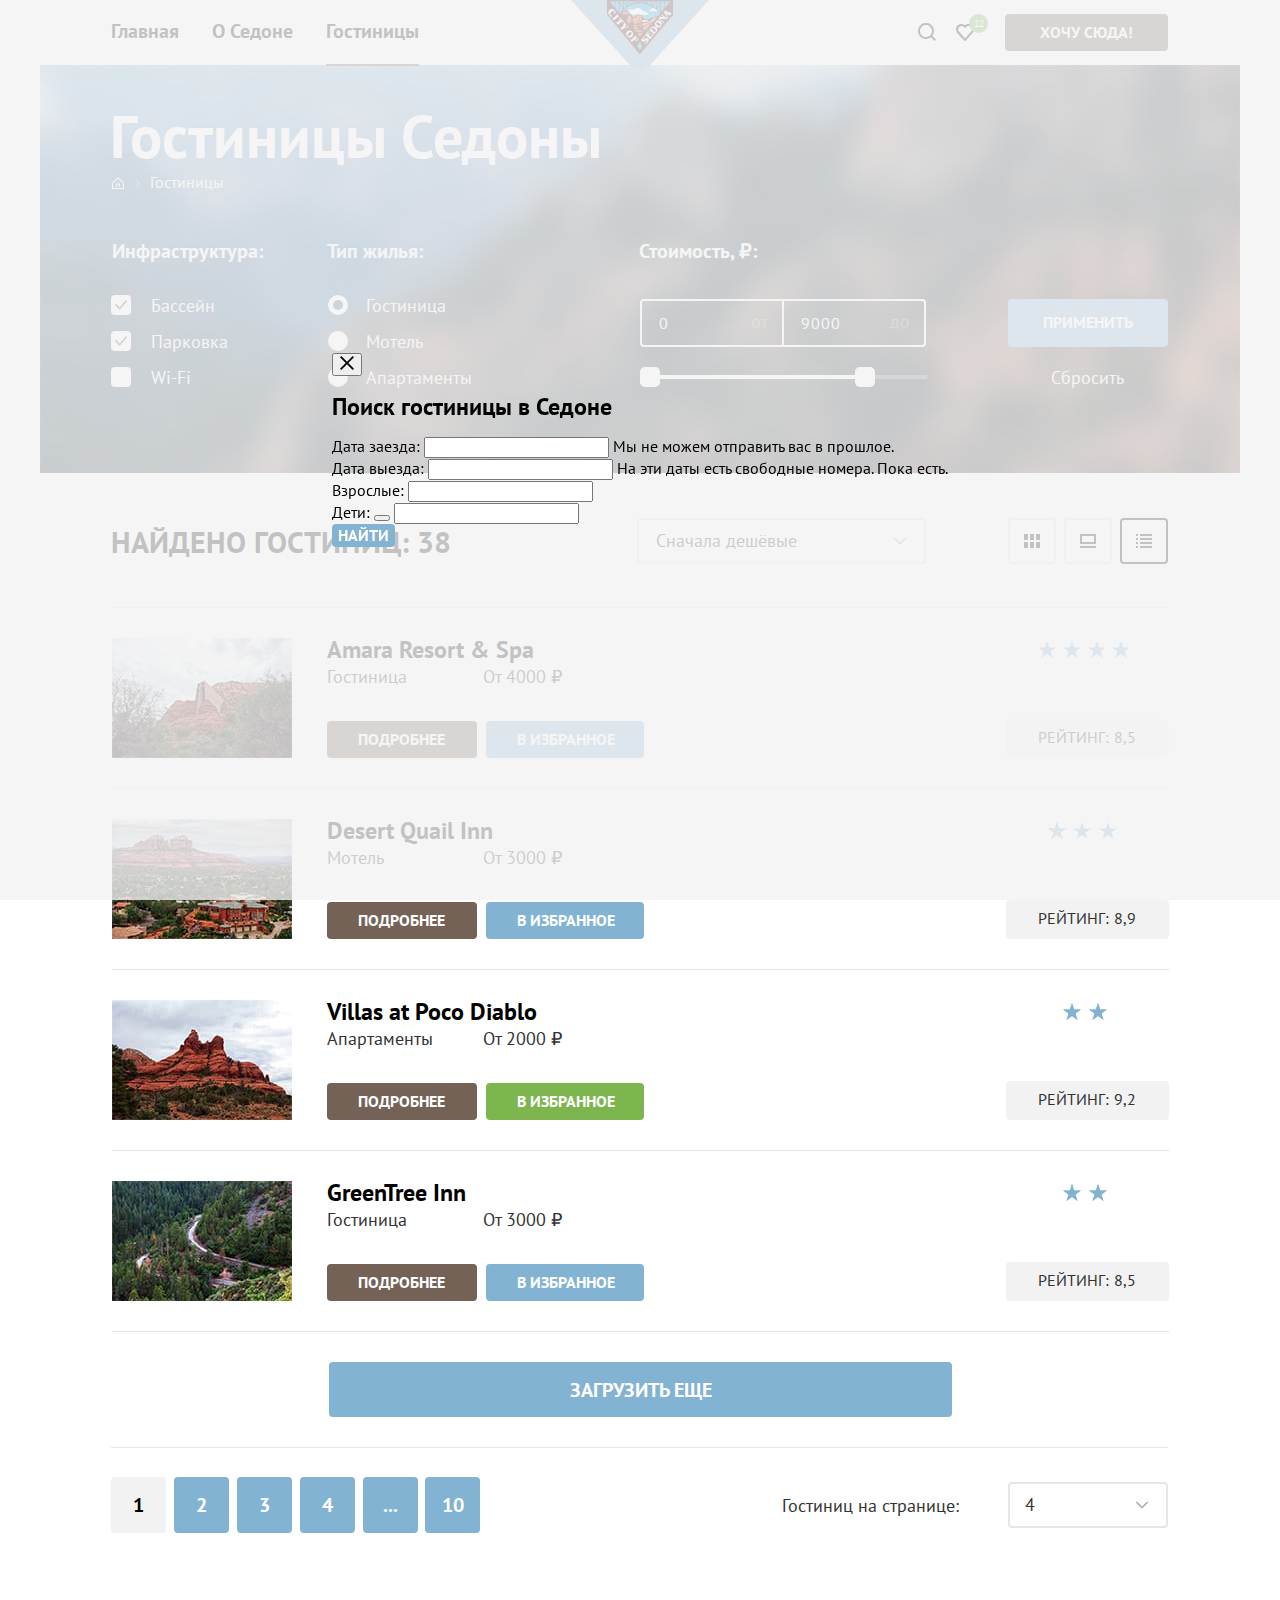
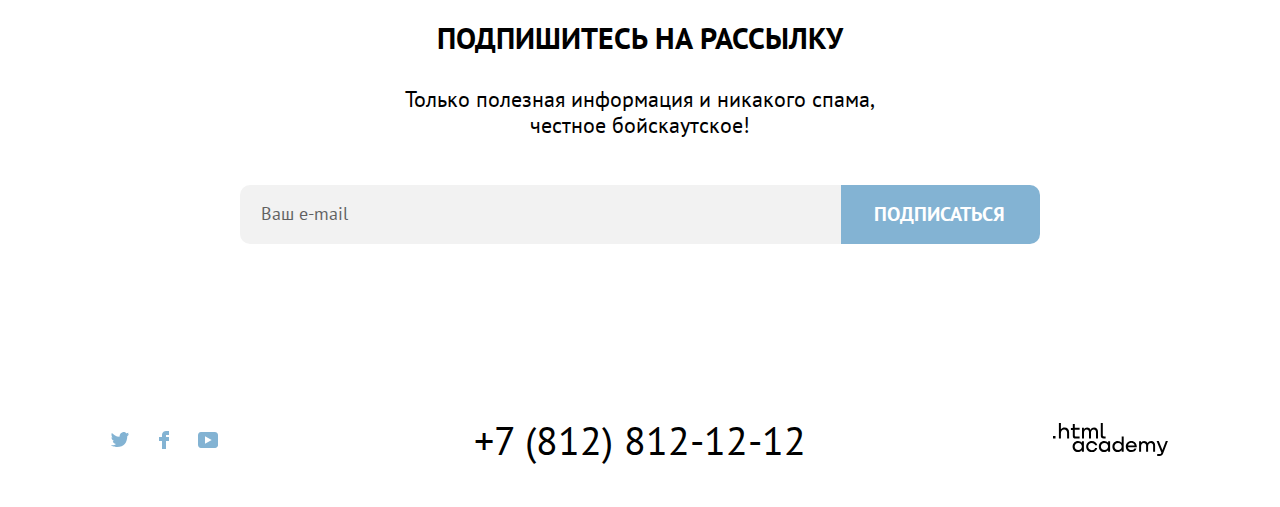
==== commit 0f3deaa3: "feat: add classes for elements & icon" ====
--- a/catalog.html
+++ b/catalog.html
@@ -378,35 +378,41 @@
 
   <section class="modal modal--close">
     <div class="modal__container">
-      <button type="button">
+      <button class="modal__btn modal-btn" type="button">
+        <svg class="modal-btn__icon" width="14" height="14" viewBox="0 0 14 14" fill="none" xmlns="http://www.w3.org/2000/svg">
+          <path d="M14 1.292 12.708 0 7 5.708 1.292 0 0 1.292 5.708 7 0 12.708 1.292 14 7 8.292 12.708 14 14 12.708 8.292 7 14 1.292Z" fill="#000"/>
+        </svg>
         <span class="visually-hidden">Закрыть модальное окно</span>
       </button>
 
-      <section class="modal__content">
-        <h2 class="modal__title">Поиск гостиницы в Седоне</h2>
-        <form class="modal__form" action="https://echo.htmlacademy.ru/">
-          <div>
-            <label for="">Дата заезда:</label>
-            <input type="date" name="date">
-            <span>Мы не можем отправить вас в прошлое.</span>
+      <section class="modal__content modal-search__content">
+        <h2 class="modal-search__title">Поиск гостиницы в Седоне</h2>
+        <form class="modal-search__form search-form" action="https://echo.htmlacademy.ru/">
+          <div class="search-form__group">
+            <label class="search-form__label" for="">Дата заезда:</label>
+            <input class="search-form__input" type="text" name="date">
+            <span class="search-form__prompt search-form__prompt--error">Мы не можем отправить вас в прошлое.</span>
           </div>
-          <div>
-            <label for="">Дата выезда:</label>
-            <input type="date" name="date">
-            <span>На эти даты есть свободные номера. Пока есть.</span>
+          <div class="search-form__group">
+            <label class="search-form__label" for="">Дата выезда:</label>
+            <input class="search-form__input" type="text" name="date">
+            <span class="search-form__prompt search-form__prompt--success">На эти даты есть свободные номера. Пока есть.</span>
           </div>
-          <div>
-            <label for="adults">Взрослые:</label>
-            <input type="number" name="adults" id="adults">
+          <div class="search-form__row">
+            <div class="search-form__group">
+              <label class="search-form__label" for="adults">Взрослые:</label>
+              <input class="search-form__input" type="number" name="adults" id="adults">
+            </div>
+            <div class="search-form__group">
+              <label class="search-form__label" for="children">Дети:
+                <button class="search-form__info" type="button">
+                  <span class="visually-hidden">Дополнительная информация</span>
+                </button>
+              </label>
+              <input class="search-form__input" type="number" name="children" id="children">
+            </div>
           </div>
-          <div>
-            <label for="children">Дети:</label>
-            <button class="" type="button">
-              <span class="visually-hidden">Дополнительная информация</span>
-            </button>
-            <input type="number" name="children" id="children">
-          </div>
-          <button type="button">Найти</button>
+          <button class="search-form__btn button button--cold" type="button">Найти</button>
         </form>
       </section>
     </div>
--- a/css/style.css
+++ b/css/style.css
@@ -24,6 +24,7 @@
   --basic-gray-dark: #b3b3b3;
   --basic-gray-light: #e6e6e6;
   --basic-light: #f2f2f2;
+  --basic-light-80: rgba(242, 242, 242, 0.8);
   --basic-white: #ffffff;
   --basic-white-30: rgba(255, 255, 255, 0.3);
   --basic-white-60: rgba(255, 255, 255, 0.6);
@@ -56,6 +57,12 @@
   --outline-focus-warm: 3px solid var(--special-warm-light);
   --outline-active: 2px solid var(--basic-black);
   --outline-error: 2px solid var(--status-error);
+
+  /* transparency  */
+  --opacity-60: 0.6;
+  --opacity-30: 0.3;
+  --opacity-20: 0.2;
+  --opacity-10: 0.1;
 }
 
 /* Basic styles */
@@ -194,7 +201,7 @@
   outline-offset: 0;
 }
 
-.page-nav__link:active:not(.page-nav__link--current) { opacity: 0.3; }
+.page-nav__link:active:not(.page-nav__link--current) { opacity: var(--opacity-30); }
 
 .page-nav__link--current::before {
   position: absolute;
@@ -203,7 +210,6 @@
   left: 12px;
   content: "";
 
-
   height: 2px;
 
   background-color: var(--special-warm-light);
@@ -254,7 +260,7 @@
   outline-offset: 0;
 }
 
-.user-menu__link:active .user-menu__svg { opacity: 0.3; }
+.user-menu__link:active .user-menu__svg { opacity: var(--opacity-30); }
 
 .user-menu__link:active .user-menu__counter { color: var(--basic-white-30); }
 
@@ -353,7 +359,7 @@
   text-decoration: none;
 }
 
-.popover-favorites__wrap-link:hover { opacity: 0.6; }
+.popover-favorites__wrap-link:hover { opacity: var(--opacity-60); }
 
 .popover-favorites__wrap-link:focus-visible {
   width: fit-content;
@@ -364,7 +370,7 @@
   outline-offset: 5px;
 }
 
-.popover-favorites__wrap-link:active { opacity: 0.3; }
+.popover-favorites__wrap-link:active { opacity: var(--opacity-30); }
 
 .popover-favorites__pic {
   display: block;
@@ -405,7 +411,7 @@
   border: none;
   border-radius: var(--border-radius-large);
 
-  opacity: 0.2;
+  opacity: var(--opacity-20);
   cursor: pointer;
 }
 
@@ -416,7 +422,7 @@
   opacity: 1;
 }
 
-.popover-favorites__btn:active { opacity: 0.1; }
+.popover-favorites__btn:active { opacity: var(--opacity-10); }
 
 .popover-favorites__link {
   padding-top: 20px;
@@ -655,7 +661,7 @@
   background-position: center
 }
 
-.breadcrumbs__link:hover { opacity: 0.6; }
+.breadcrumbs__link:hover { opacity: var(--opacity-60); }
 
 .breadcrumbs__link:focus-visible {
   border-radius: var(--border-radius-small);
@@ -664,7 +670,7 @@
   outline-offset: 0;
 }
 
-.breadcrumbs__link:active { opacity: 0.3; }
+.breadcrumbs__link:active { opacity: var(--opacity-30); }
 
 /* Filters */
 .filter__form {
@@ -798,7 +804,7 @@
   line-height: 23px;
   text-transform: lowercase;
 
-  opacity: 0.3;
+  opacity: var(--opacity-30);
 }
 
 .price__label--min {
@@ -982,6 +988,8 @@
 
 .sorting__options {
   padding: 9px 101px 10px 17px;
+  max-width: 300px;
+
   font-family: inherit;
   font-size: 18px;
   line-height: 23px;
@@ -1014,7 +1022,7 @@
   fill: var(--basic-black);
 
   transform: translateY(-50%);
-  opacity: 0.3;
+  opacity: var(--opacity-30);
 }
 
 .sorting__options:active + .sorting__icon { fill: var(--basic-gray-dark); }
@@ -1105,11 +1113,11 @@
   margin-top: 4px;
 }
 
-.catalog-article__img-link:hover { opacity: 0.6; }
+.catalog-article__img-link:hover { opacity: var(--opacity-60); }
 
 .catalog-article__img-link:focus-visible { outline: var(--outline-focus-cold); }
 
-.catalog-article__img-link:active { opacity: 0.3; }
+.catalog-article__img-link:active { opacity: var(--opacity-30); }
 
 .catalog-article__img { display: block; }
 
@@ -1134,7 +1142,7 @@
 .catalog-article__title-link:active {
   color: var(--special-warm-light);
 
-  opacity: 0.3;
+  opacity: var(--opacity-30);
 }
 
 .catalog-article__title {
@@ -1188,17 +1196,17 @@
 
 .catalog-article__icon--four {
   background-repeat: no-repeat, no-repeat, no-repeat, no-repeat;
-  background-position: center left 32px, center left 57px, center left 82px, center right 37px;
+  background-position: center left 32px, center left 57px, center left 82px, center left 106px;
 }
 
 .catalog-article__icon--three {
   background-repeat: no-repeat, no-repeat, no-repeat;
-  background-position: center left 42px, center left 67px, center right 50px;
+  background-position: center left 42px, center left 67px, center left 93px;
 }
 
 .catalog-article__icon--two {
   background-repeat: no-repeat, no-repeat;
-  background-position: center left 57px, center right 61px;
+  background-position: center left 57px, center left 83px;
 }
 
 .catalog-article__rating {
@@ -1336,7 +1344,7 @@
   fill: var(--basic-black);
 
   transform: translateY(-50%);
-  opacity: 0.3;
+  opacity: var(--opacity-30);
 }
 
 .pagination__options:active + .pagination__icon { fill: var(--basic-gray-dark); }
@@ -1357,7 +1365,7 @@
 }
 
 .search__desc {
-  margin: 0 auto 57px;
+  margin-bottom: 57px;
 
   font-size: 22px;
   line-height: 26px;
@@ -1443,7 +1451,7 @@
 
   border: none;
 
-  opacity: 0.6;
+  opacity: var(--opacity-60);
 }
 
 .mail-form__input:hover { background-color: var(--basic-gray-light); }
@@ -1519,7 +1527,7 @@
 
 .social__link:focus .social__svg { fill: var(--special-cold-dark); }
 
-.social__link:active { opacity: 0.3; }
+.social__link:active { opacity: var(--opacity-30); }
 
 .contacts__phone {
   max-width: 500px;
@@ -1549,7 +1557,7 @@
 .address-phone__link:active {
   color: var(--special-warm-light);
 
-  opacity: 0.3;
+  opacity: var(--opacity-30);
 }
 
 .contacts__link {
@@ -1568,10 +1576,33 @@
   outline-offset: 0;
 }
 
-.contacts__link:active { opacity: 0.3; }
+.contacts__link:active { opacity: var(--opacity-30); }
 
 .contacts__svg {
   display: block;
 
   fill: var(--basic-black);
 }
+
+/* Modal section */
+
+.modal {
+  position: fixed;
+  top: 0;
+  left: 0;
+
+  display: flex;
+
+  width: 100%;
+  height: 100%;
+
+  background-color: var(--basic-light-80);
+}
+
+/* .modal--close { display: none; } */
+
+.modal__container {
+  position: relative;
+
+  margin: auto;
+}
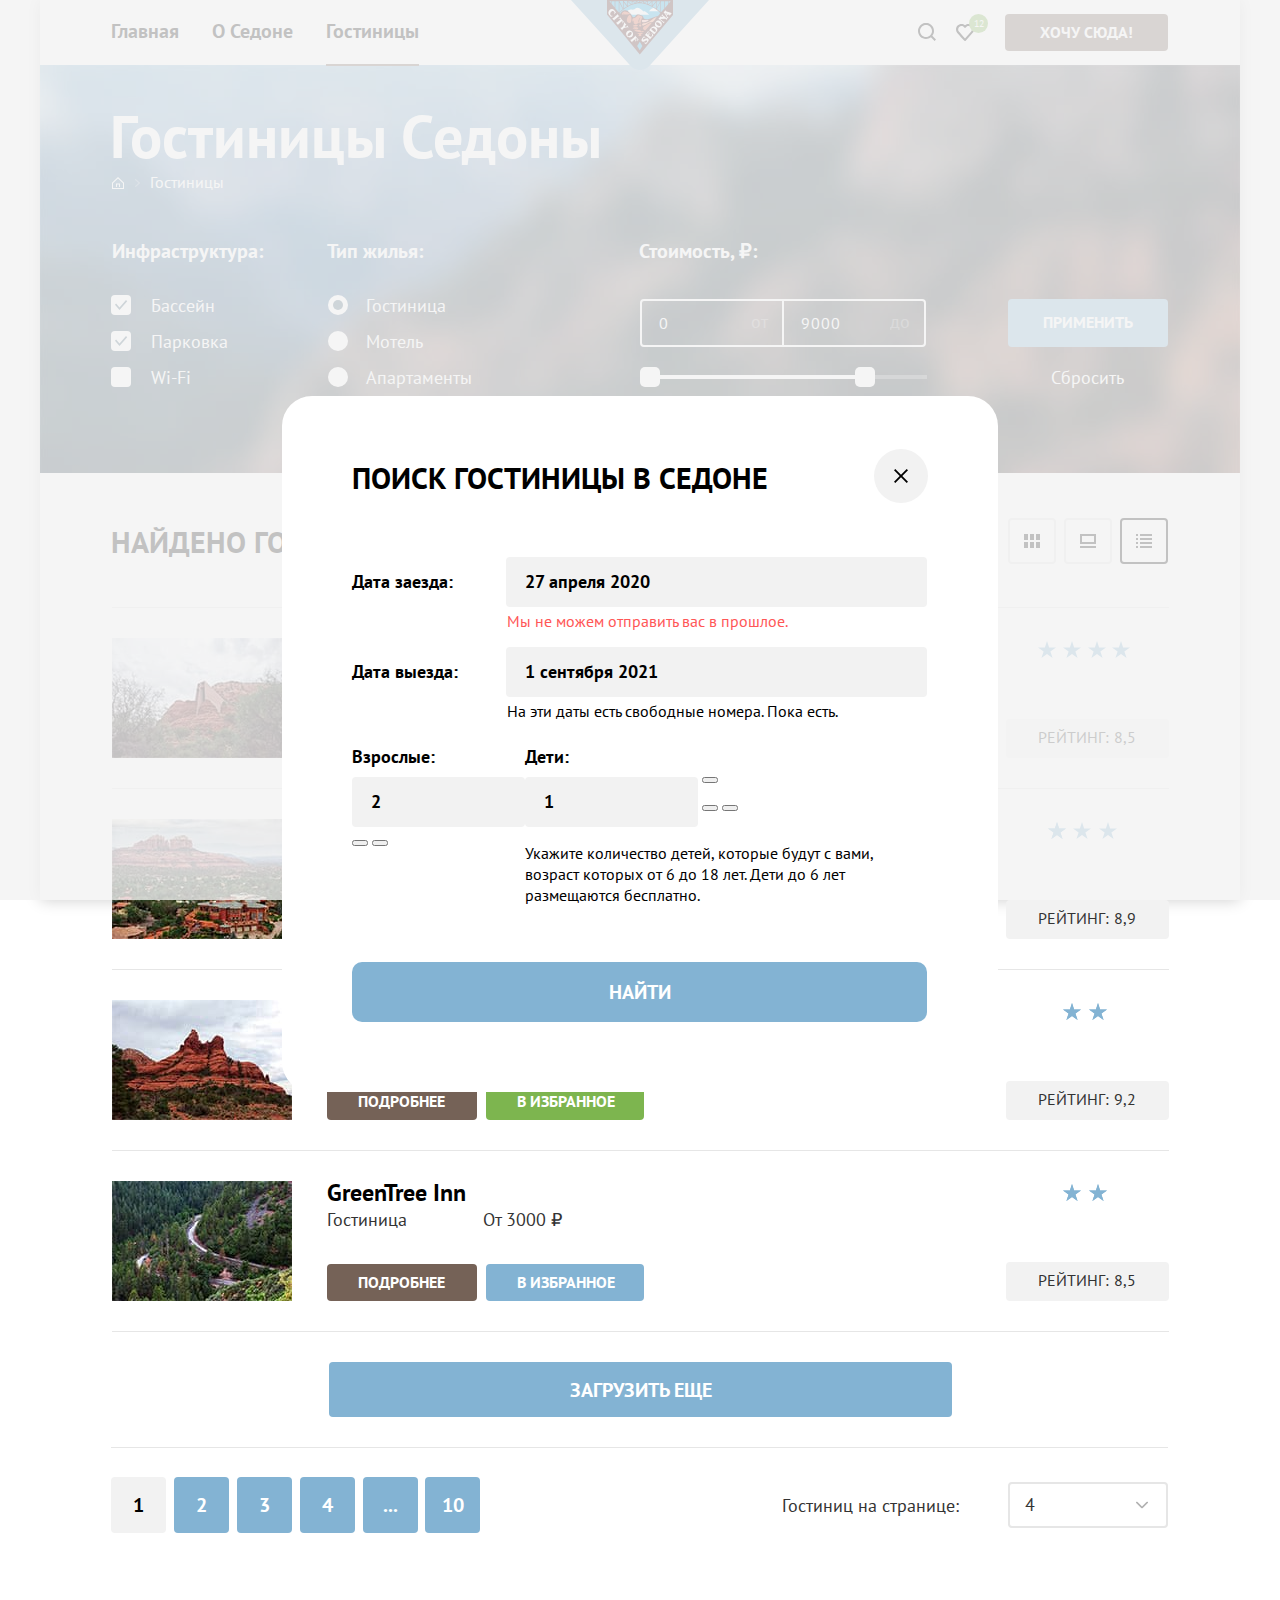
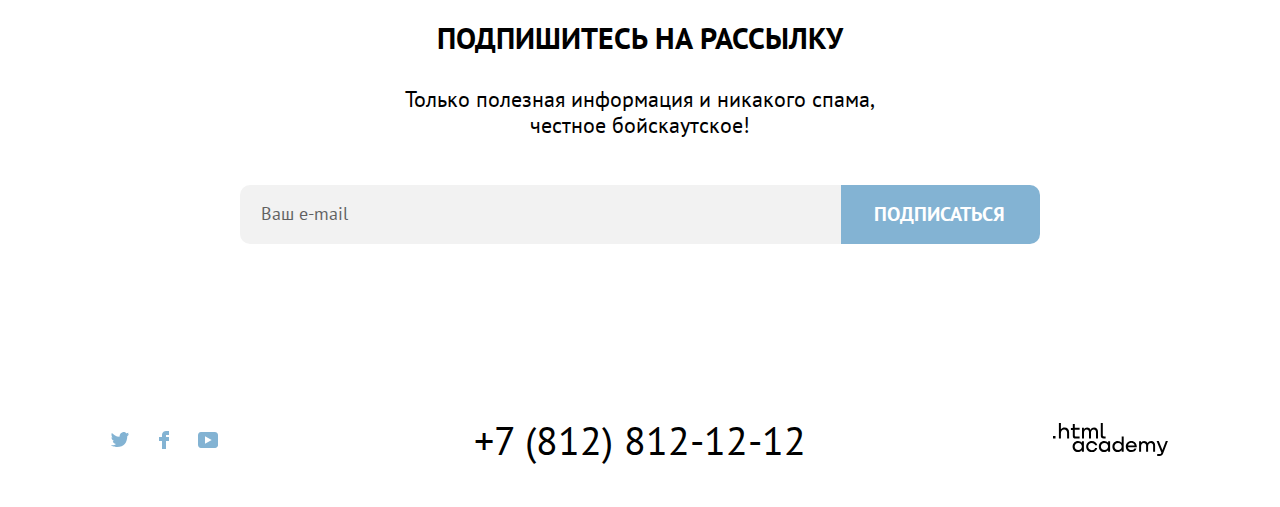
==== commit fbf88995: "refactor: add final markup" ====
--- a/catalog.html
+++ b/catalog.html
@@ -376,7 +376,7 @@
 
   </div>
 
-  <section class="modal modal--close">
+  <div class="modal modal--close">
     <div class="modal__container">
       <button class="modal__btn modal-btn" type="button">
         <svg class="modal-btn__icon" width="14" height="14" viewBox="0 0 14 14" fill="none" xmlns="http://www.w3.org/2000/svg">
@@ -385,38 +385,52 @@
         <span class="visually-hidden">Закрыть модальное окно</span>
       </button>
 
-      <section class="modal__content modal-search__content">
+      <section class="modal__content modal-search">
         <h2 class="modal-search__title">Поиск гостиницы в Седоне</h2>
         <form class="modal-search__form search-form" action="https://echo.htmlacademy.ru/">
-          <div class="search-form__group">
-            <label class="search-form__label" for="">Дата заезда:</label>
-            <input class="search-form__input" type="text" name="date">
+          <div class="search-form__group search-form__group--date">
+            <label class="search-form__label" for="arrival">Дата заезда:</label>
+            <input class="search-form__input" id="arrival" type="text" name="date" value="27 апреля 2020" placeholder="Укажите дату" required>
             <span class="search-form__prompt search-form__prompt--error">Мы не можем отправить вас в прошлое.</span>
           </div>
-          <div class="search-form__group">
-            <label class="search-form__label" for="">Дата выезда:</label>
-            <input class="search-form__input" type="text" name="date">
+          <div class="search-form__group search-form__group--date">
+            <label class="search-form__label" for="departure">Дата выезда:</label>
+            <input class="search-form__input" id="departure" type="text" name="date" value="1 сентября 2021" placeholder="Укажите дату" required>
             <span class="search-form__prompt search-form__prompt--success">На эти даты есть свободные номера. Пока есть.</span>
           </div>
-          <div class="search-form__row">
-            <div class="search-form__group">
+          <div class="search-form__group search-form__group--people">
+            <div class="search-form__adults">
               <label class="search-form__label" for="adults">Взрослые:</label>
-              <input class="search-form__input" type="number" name="adults" id="adults">
+              <input class="search-form__input search-form__input--number" id="adults" type="number" name="adults" value="2">
+              <button class="search-form__input-btn search-form__input-btn--minus-adults" type="button">
+                <span class="visually-hidden">Убавить количество взрослых</span>
+              </button>
+              <button class="search-form__input-btn search-form__input-btn--plus-adults" type="button">
+                <span class="visually-hidden">Добавить количество взрослых</span>
+              </button>
             </div>
-            <div class="search-form__group">
-              <label class="search-form__label" for="children">Дети:
-                <button class="search-form__info" type="button">
-                  <span class="visually-hidden">Дополнительная информация</span>
-                </button>
-              </label>
-              <input class="search-form__input" type="number" name="children" id="children">
+            <div class="search-form__child">
+              <label class="search-form__label" for="child">Дети:</label>
+              <input class="search-form__input search-form__input--number" id="child" type="number" name="child" value="1">
+              <button class="search-form__info" type="button">
+                <span class="visually-hidden">Дополнительная информация</span>
+              </button>
+              <button class="search-form__input-btn search-form__input-btn--minus-child" type="button">
+                <span class="visually-hidden">Убавить количество детей</span>
+              </button>
+              <button class="search-form__input-btn search-form__input-btn--plus-child" type="button">
+                <span class="visually-hidden">Добавить количество детей</span>
+              </button>
+              <div class="search-form__popover search-popover">
+                <p class="search-popover__text">Укажите количество детей, которые будут с вами, возраст которых от 6 до 18 лет. Дети до 6 лет размещаются бесплатно.</p>
+              </div>
             </div>
           </div>
           <button class="search-form__btn button button--cold" type="button">Найти</button>
         </form>
       </section>
     </div>
-  </section>
+  </div>
   <script src="node_modules/pixel-glass/script.js"></script>
 </body>
 </html>
--- a/css/style.css
+++ b/css/style.css
@@ -132,6 +132,8 @@
   margin: 0 auto;
   width: 1200px;
   height: 100vh;
+
+  box-shadow: 0px 0px 15px rgba(0, 0, 0, 0.2);
 }
 
 .visually-hidden {
@@ -1434,7 +1436,7 @@
 
 .mail-form__input {
   flex-grow: 1;
-  padding: 19px 21px 19px;
+  padding: 19px 21px;
 
   font: inherit;
 
@@ -1605,4 +1607,121 @@
   position: relative;
 
   margin: auto;
-}
+  margin-top: 396px;
+  padding: 62px 71px 70px 70px;
+
+  background-color: var(--basic-white);
+  border-radius: 30px;
+}
+
+.modal__btn {
+  position: absolute;
+  top: 53px;
+  right: 70px;
+
+  padding: 20px;
+
+  background-color: var(--basic-light);
+  border: none;
+  border-radius: 50%;
+}
+
+.modal-btn__icon { display: block; }
+
+.modal__btn:hover { background-color: var(--basic-gray-light); }
+
+.modal__btn:focus-visible {
+  background-color: var(--basic-gray-light);
+  outline: var(--outline-focus-cold);
+}
+
+.modal__btn:active .modal-btn__icon { opacity: var(--opacity-30); }
+
+
+.modal-search__title {
+  margin-top: 0;
+  margin-bottom: 59px;
+
+  font-size: 30px;
+  line-height: 40px;
+  text-transform: uppercase;
+}
+
+.search-form {
+  display: flex;
+  flex-direction: column;
+  flex-wrap: wrap;
+}
+
+.search-form__group {
+  position: relative;
+
+  display: flex;
+  justify-content: space-between;
+  margin-bottom: 40px;
+  width: 575px;
+
+  box-sizing: border-box;
+}
+
+.search-form__label {
+  display: flex;
+  align-items: center;
+
+  font-weight: bold;
+  font-size: 18px;
+  line-height: 40px;
+}
+
+.search-form__input {
+  padding: 5px 19px 5px;
+  width: 383px;
+
+  font-family: inherit;
+  font-weight: bold;
+  font-size: 18px;
+  line-height: 40px;
+
+  background-color: var(--basic-light);
+  border: none;
+  border-radius: 4px;
+}
+
+.search-form__input--number {
+  width: 135px;
+}
+
+.search-form__input:placeholder-shown {
+  font-weight: bold;
+  font-size: 18px;
+  line-height: 40px;
+  color: var(--basic-black);
+
+  border: none;
+
+  opacity: var(--opacity-60);
+}
+
+.search-form__info {
+  position: absolute;
+}
+
+.search-form__prompt {
+  position: absolute;
+  top: 44px;
+  left: 155px;
+
+  line-height: 40px;
+}
+
+.search-form__prompt--error { color: var(--status-error); }
+
+.search-form__btn {
+  padding-top: 10px;
+  padding-bottom: 10px;
+
+  font-size: 20px;
+  line-height: 40px;
+
+  border-radius: var(--border-radius-large);
+}
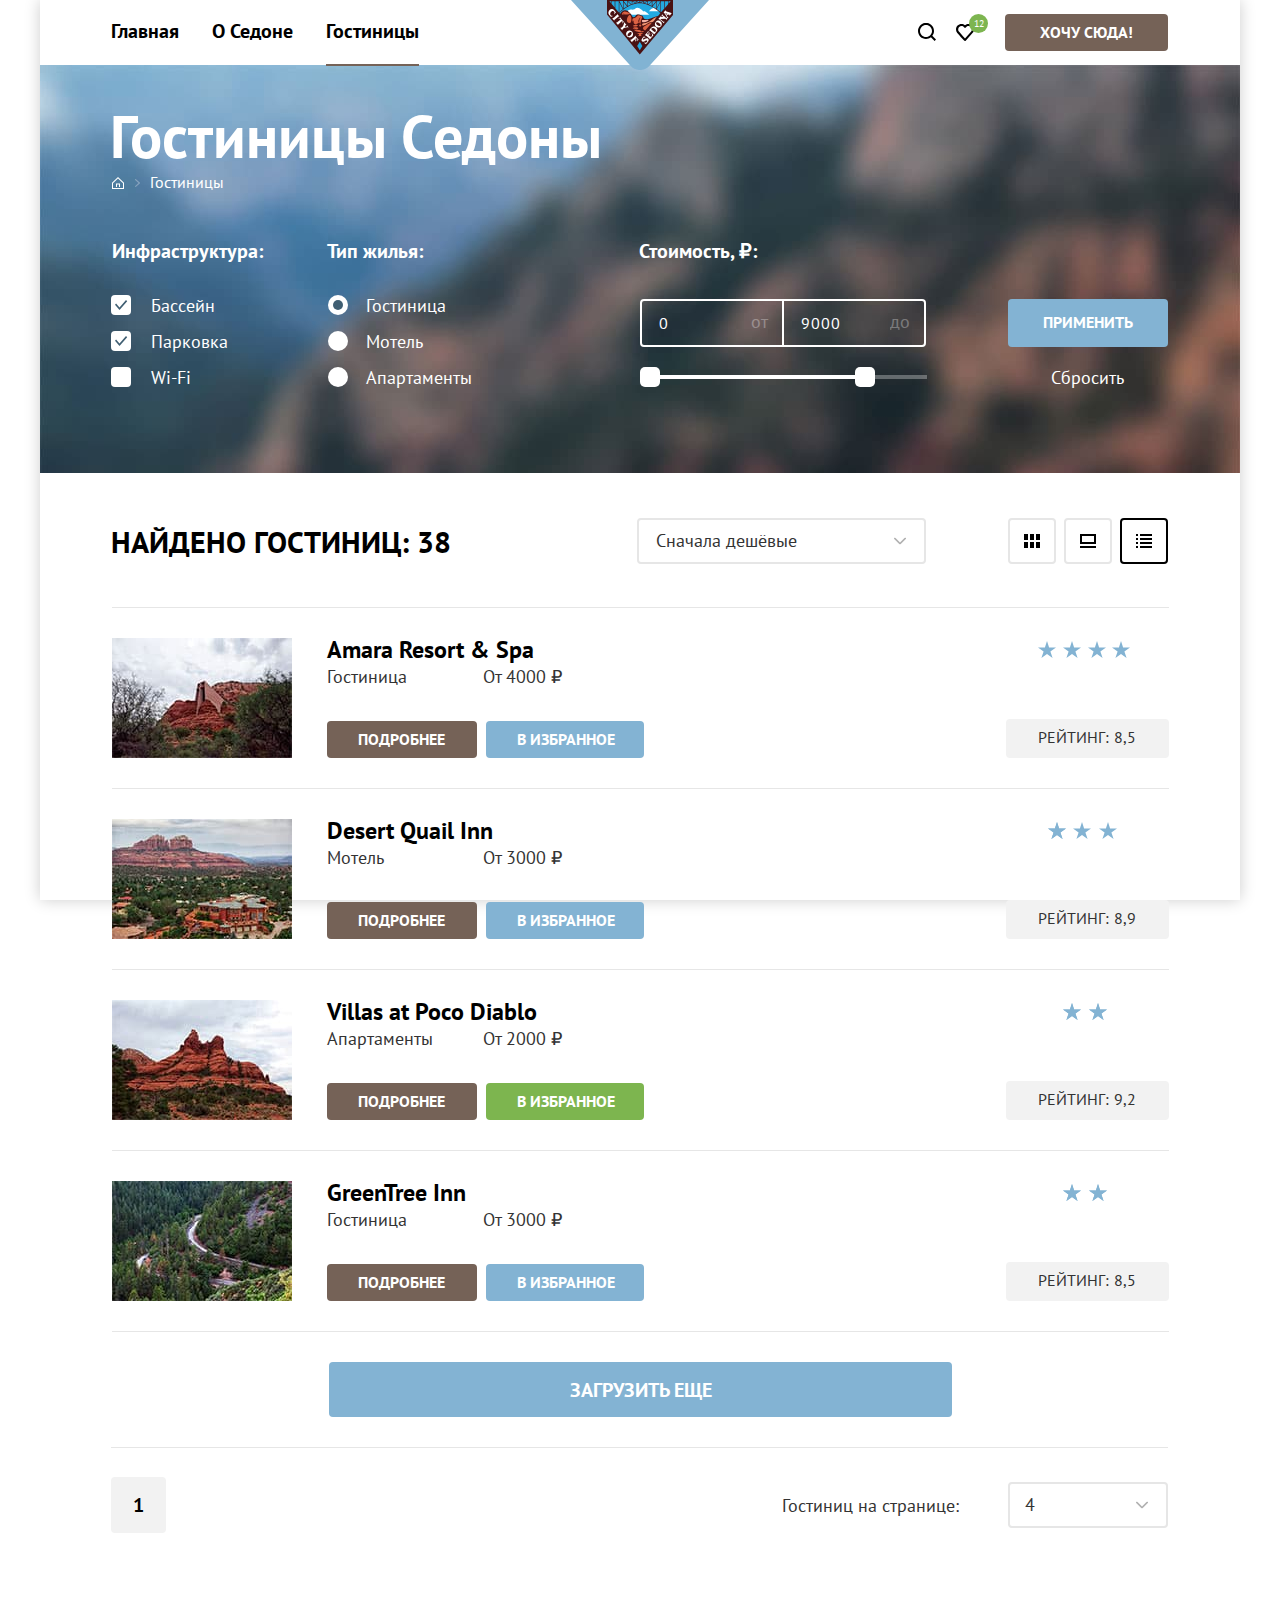
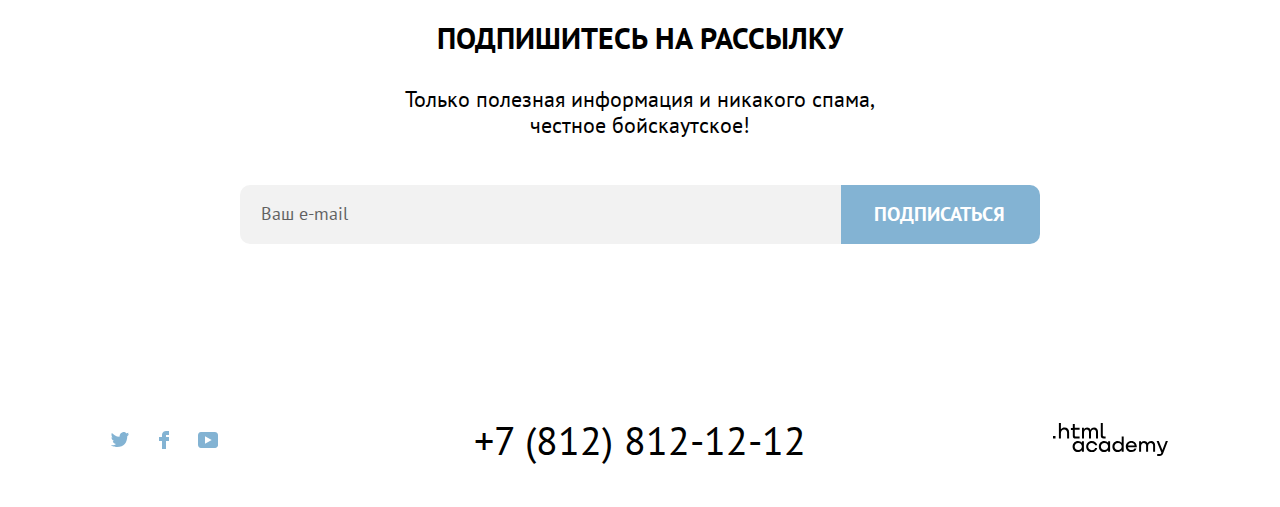
==== commit 6284bb06: "fix: pagination classes" ====
--- a/catalog.html
+++ b/catalog.html
@@ -307,12 +307,12 @@
       <section class="pagination">
         <h2 class="visually-hidden">Порядковая нумерация страниц</h2>
         <ul class="pagination__list">
-          <li class="pagination__item"><a class="pagination__link pagination__link--current button--cold">1</a></li>
-          <li class="pagination__item"><a class="pagination__link button--cold" href="#">2</a></li>
-          <li class="pagination__item"><a class="pagination__link button--cold" href="#">3</a></li>
-          <li class="pagination__item"><a class="pagination__link button--cold" href="#">4</a></li>
-          <li class="pagination__item"><a class="pagination__link button--cold" href="#">...</a></li>
-          <li class="pagination__item"><a class="pagination__link button--cold" href="#">10</a></li>
+          <li class="pagination__item"><a class="pagination__link pagination__link--current">1</a></li>
+          <li class="pagination__item"><a class="pagination__link" href="#">2</a></li>
+          <li class="pagination__item"><a class="pagination__link" href="#">3</a></li>
+          <li class="pagination__item"><a class="pagination__link" href="#">4</a></li>
+          <li class="pagination__item"><a class="pagination__link" href="#">...</a></li>
+          <li class="pagination__item"><a class="pagination__link" href="#">10</a></li>
         </ul>
 
         <form class="pagination__form" action="https://echo.htmlacademy.ru/">
--- a/css/style.css
+++ b/css/style.css
@@ -1601,7 +1601,7 @@
   background-color: var(--basic-light-80);
 }
 
-/* .modal--close { display: none; } */
+.modal--close { display: none; }
 
 .modal__container {
   position: relative;
@@ -1641,6 +1641,7 @@
 .modal-search__title {
   margin-top: 0;
   margin-bottom: 59px;
+  max-width: 500px;
 
   font-size: 30px;
   line-height: 40px;
@@ -1664,8 +1665,28 @@
   box-sizing: border-box;
 }
 
+.search-form__adults,
+.search-form__child {
+  display: flex;
+  justify-content: space-between;
+  align-items: center;
+}
+
+.search-form__adults {
+  position: relative;
+
+  width: 290px;
+}
+
+.search-form__child {
+  position: relative;
+
+  width: 230px;
+}
+
 .search-form__label {
   display: flex;
+  justify-content: space-between;
   align-items: center;
 
   font-weight: bold;
@@ -1685,13 +1706,32 @@
   background-color: var(--basic-light);
   border: none;
   border-radius: 4px;
-}
+
+  appearance: textfield;
+}
+
+.search-form__input:hover { background-color: var(--basic-gray-light); }
+
+.search-form__input:focus-visible {
+  background-color: var(--basic-gray-light);
+  outline: var(--outline-focus-cold);
+}
+
+.search-form__input:active:valid {
+  background-color: var(--basic-white);
+  outline: var(--outline-active);
+}
+
+.search-form__input::-webkit-outer-spin-button,
+.search-form__input::-webkit-inner-spin-button { appearance: none; }
 
 .search-form__input--number {
-  width: 135px;
-}
-
-.search-form__input:placeholder-shown {
+  width: 95px;
+
+  text-align: center;
+}
+
+.search-form__input:placeholder {
   font-weight: bold;
   font-size: 18px;
   line-height: 40px;
@@ -1704,6 +1744,68 @@
 
 .search-form__info {
   position: absolute;
+  top: 14px;
+  left: 53px;
+
+  width: 25px;
+  height: 25px;
+
+  background-color: var(--special-cold-dark);
+  background-image: url("../img/svg/info-icon.svg");
+  background-repeat: no-repeat;
+  background-position: center;
+  border: none;
+  border-radius: 50%;
+
+  cursor: pointer;
+}
+
+.search-form__info:hover { background-color: var(--special-cold-light); }
+
+.search-form__info:focus-visible { outline: none; }
+
+.search-form__input-btn {
+  position: absolute;
+
+  width: 25px;
+  height: 25px;
+  padding: 0;
+
+  background-color: transparent;
+  background-repeat: no-repeat;
+  background-position: center;
+  border: none;
+  border-radius: var(--border-radius-small);
+
+  opacity: var(--opacity-30);
+  cursor: pointer;
+}
+
+.search-form__input-btn:hover { opacity: 1; }
+
+.search-form__input-btn:focus-visible {
+  outline: var(--outline-focus-cold);
+  opacity: 1;
+}
+
+.search-form__input-btn:active { opacity: var(--opacity-20); }
+
+.search-form__input-btn--minus-adults,
+.search-form__input-btn--minus-child { background-image: url("../img/svg/minus-icon.svg"); }
+
+.search-form__input-btn--plus-adults,
+.search-form__input-btn--plus-child { background-image: url("../img/svg/plus-icon.svg"); }
+
+.search-form__input-btn--minus-adults,
+.search-form__input-btn--minus-child {
+  top: 12px;
+  right: 97px;
+}
+
+.search-form__input-btn--plus-adults,
+.search-form__input-btn--plus-child {
+  top: 12px;
+  right: 15px;
 }
 
 .search-form__prompt {
@@ -1715,6 +1817,44 @@
 }
 
 .search-form__prompt--error { color: var(--status-error); }
+
+.search-form__popover { display: none; }
+
+.search-popover {
+  position: absolute;
+  top: 54px;
+  right: 36px;
+  left: -62px;
+
+  padding: 20px 20px 23px 22px;
+
+  background-color: var(--basic-dark);
+  border-radius: var(--border-radius-large);
+}
+
+.search-popover::before {
+  position: absolute;
+  top: -7px;
+  left: 120px;
+  content: "";
+
+  width: 14px;
+  height: 15px;
+
+  background-color: var(--basic-dark);
+
+  transform: rotate(45deg);
+}
+
+.search-popover__text {
+  position: relative;
+
+  margin-top: 0;
+  margin-bottom: 0;
+
+  line-height: 20px;
+  color: var(--basic-white);
+}
 
 .search-form__btn {
   padding-top: 10px;
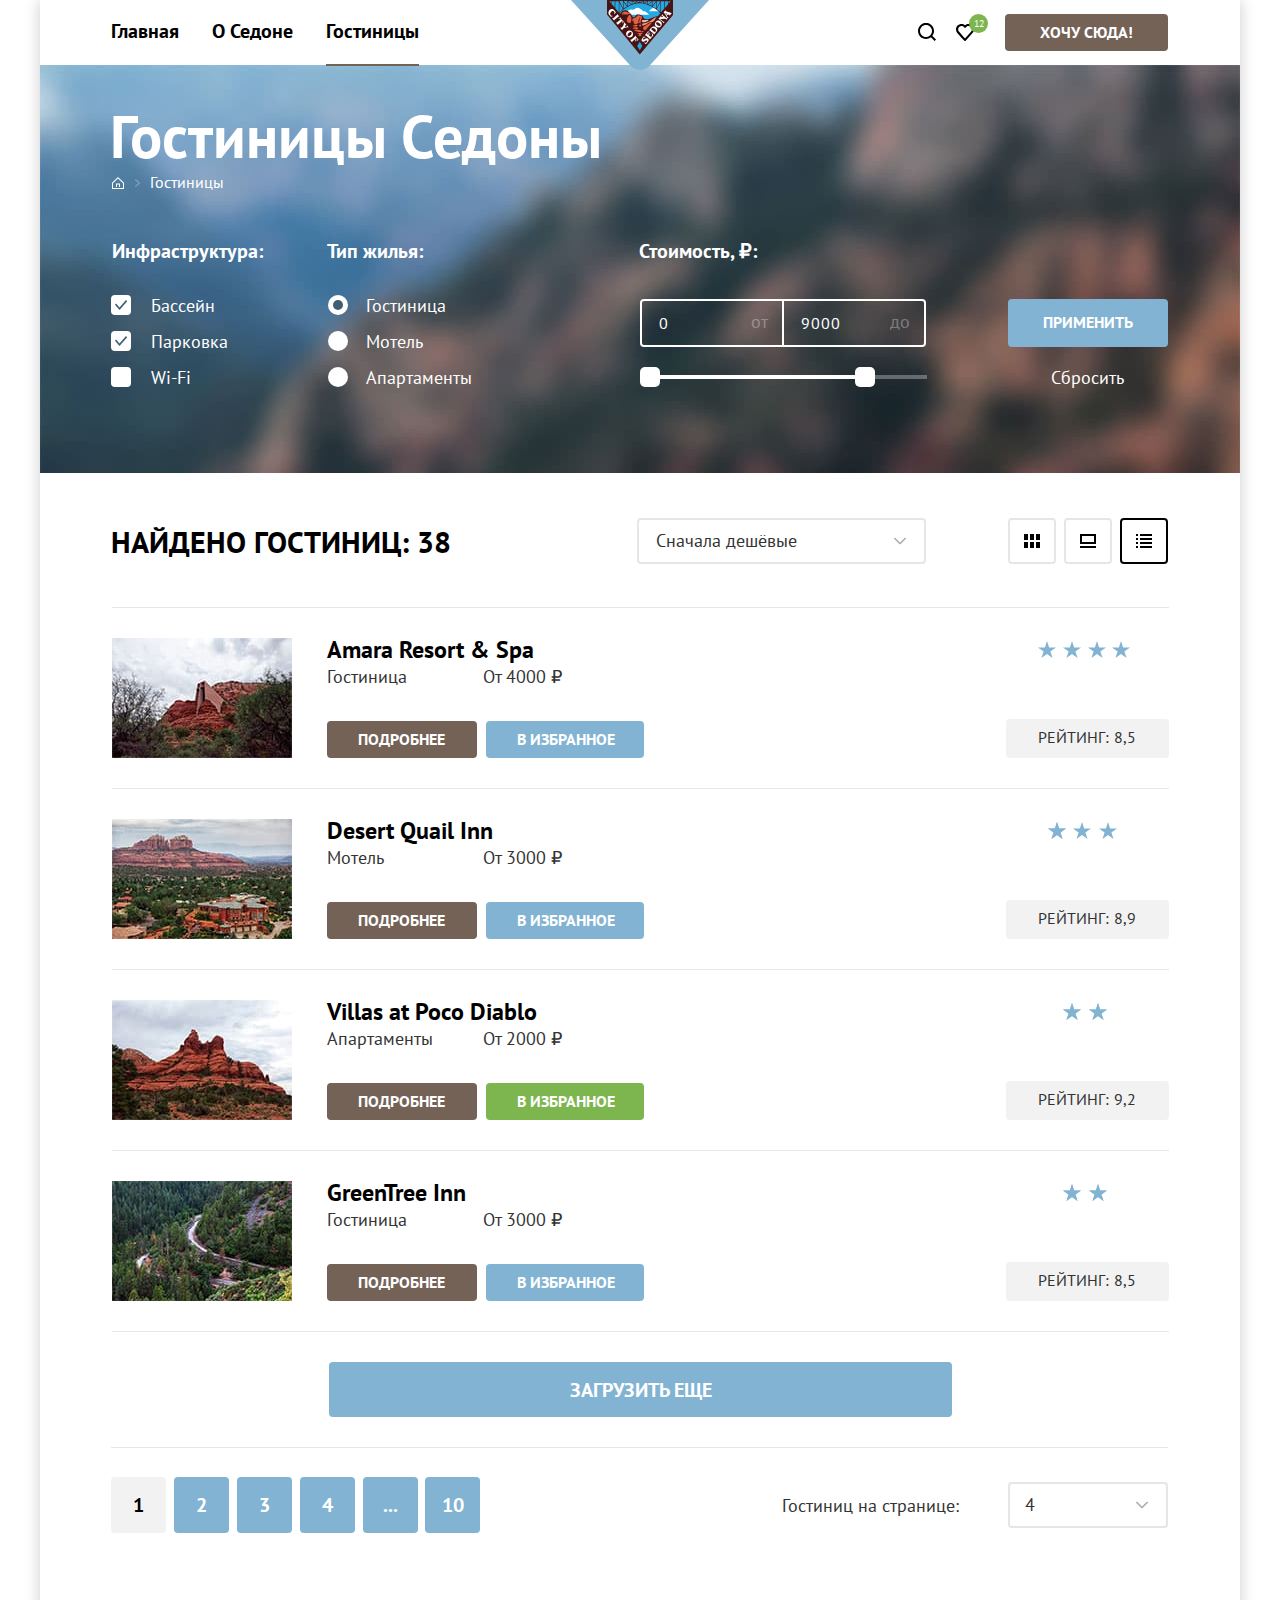
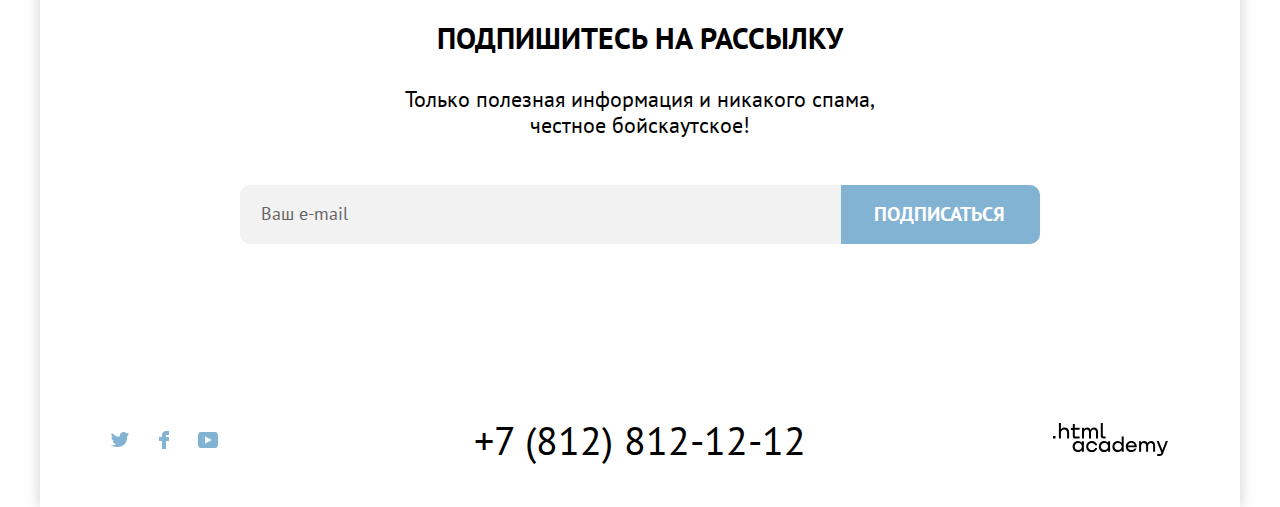
==== commit 716788b0: "fix: change date label for date icon" ====
--- a/catalog.html
+++ b/catalog.html
@@ -4,6 +4,7 @@
   <meta charset="UTF-8">
   <meta name="viewport" content="width=device-width, initial-scale=1.0">
   <title>HTML Academy: Седона</title>
+  <link rel="icon" href="favicon.ico">
   <link rel="stylesheet" href="css/style.css">
   <link rel="stylesheet" href="node_modules/pixel-glass/styles.css">
   <style>
@@ -388,14 +389,16 @@
       <section class="modal__content modal-search">
         <h2 class="modal-search__title">Поиск гостиницы в Седоне</h2>
         <form class="modal-search__form search-form" action="https://echo.htmlacademy.ru/">
-          <div class="search-form__group search-form__group--date">
-            <label class="search-form__label" for="arrival">Дата заезда:</label>
-            <input class="search-form__input" id="arrival" type="text" name="date" value="27 апреля 2020" placeholder="Укажите дату" required>
+          <div class="search-form__group">
+            <label class="search-form__label search-form__label--date">Дата заезда:
+              <input class="search-form__input search-form__input--date" type="text" name="date" value="27 апреля 2020" placeholder="Укажите дату" required>
+            </label>
             <span class="search-form__prompt search-form__prompt--error">Мы не можем отправить вас в прошлое.</span>
           </div>
-          <div class="search-form__group search-form__group--date">
-            <label class="search-form__label" for="departure">Дата выезда:</label>
-            <input class="search-form__input" id="departure" type="text" name="date" value="1 сентября 2021" placeholder="Укажите дату" required>
+          <div class="search-form__group">
+            <label class="search-form__label search-form__label--date">Дата выезда:
+              <input class="search-form__input  search-form__input--date" type="text" name="date" value="1 сентября 2021" placeholder="Укажите дату" required>
+            </label>
             <span class="search-form__prompt search-form__prompt--success">На эти даты есть свободные номера. Пока есть.</span>
           </div>
           <div class="search-form__group search-form__group--people">
--- a/css/style.css
+++ b/css/style.css
@@ -131,7 +131,6 @@
   flex-direction: column;
   margin: 0 auto;
   width: 1200px;
-  height: 100vh;
 
   box-shadow: 0px 0px 15px rgba(0, 0, 0, 0.2);
 }
@@ -1273,6 +1272,7 @@
   text-decoration: none;
   color: var(--basic-white);
 
+  background-color: var(--special-cold-light);
   border-radius: var(--border-radius-small);
   box-sizing: border-box;
 }
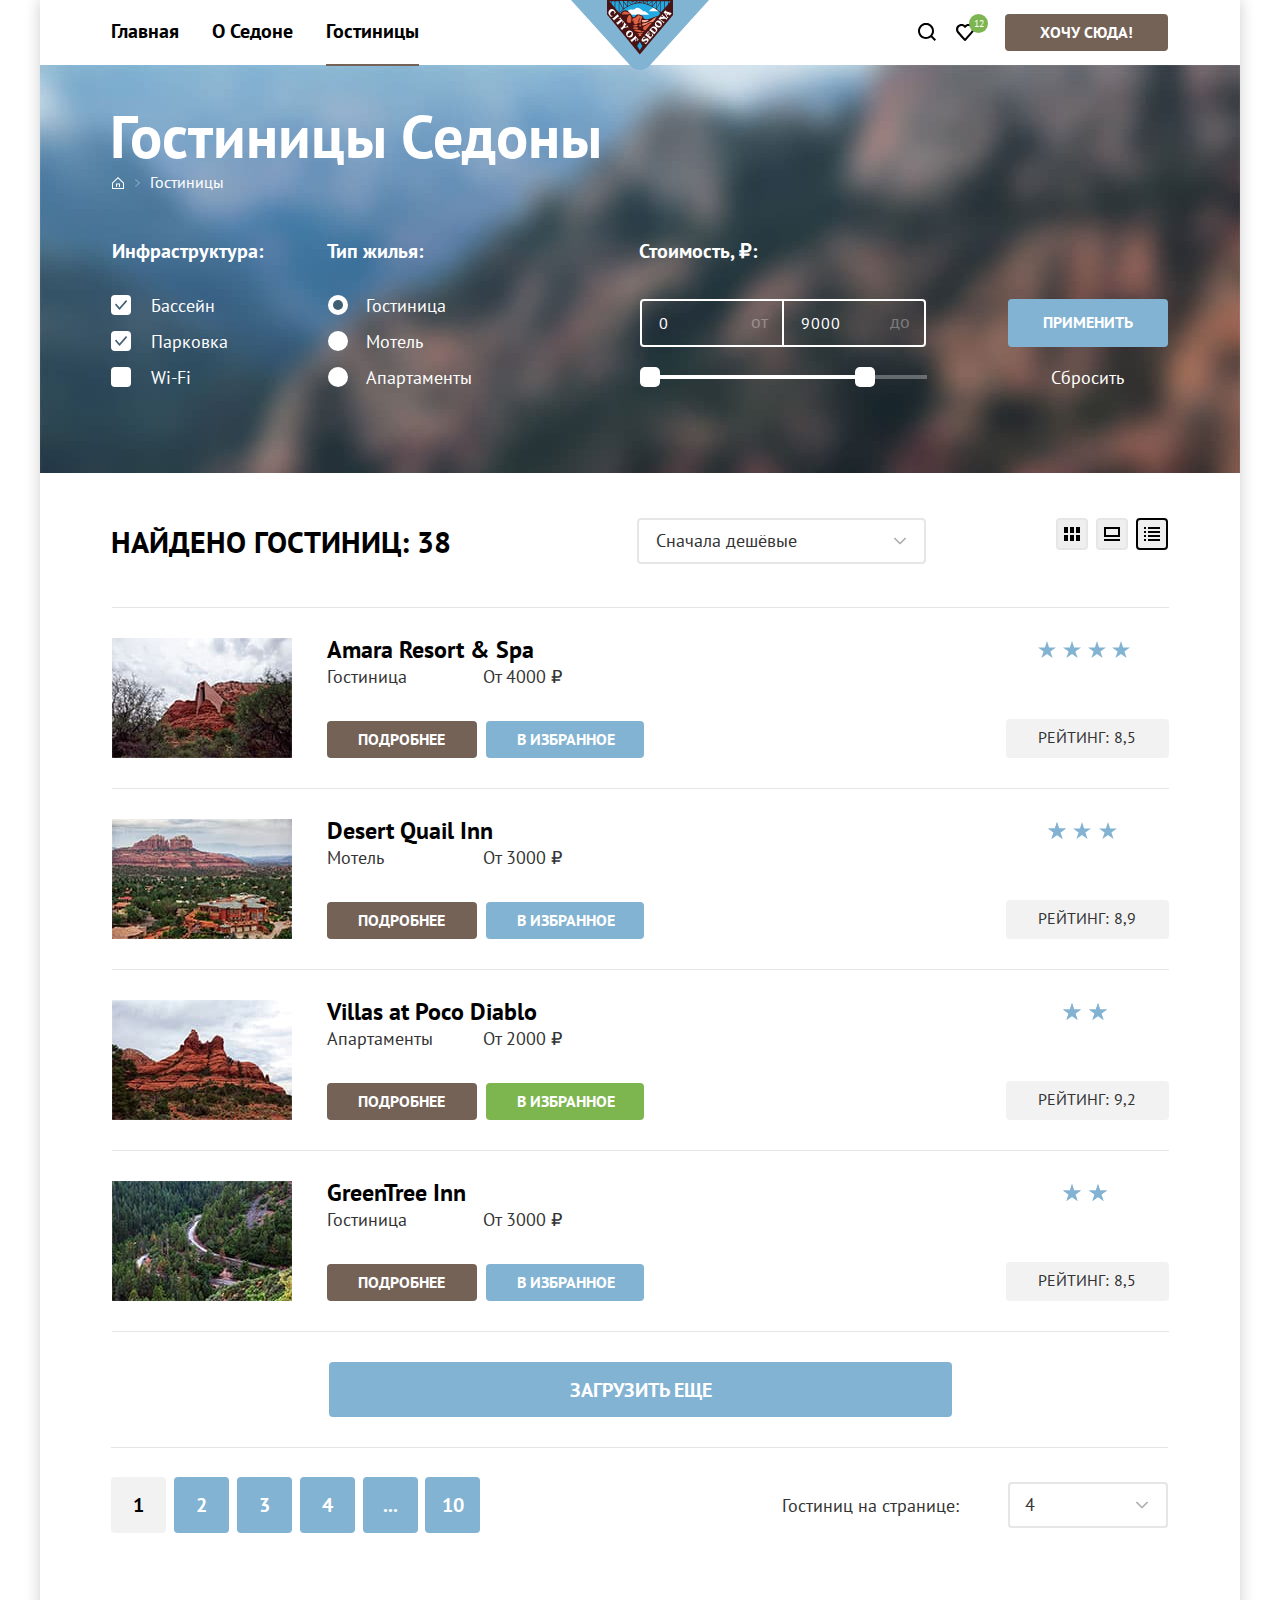
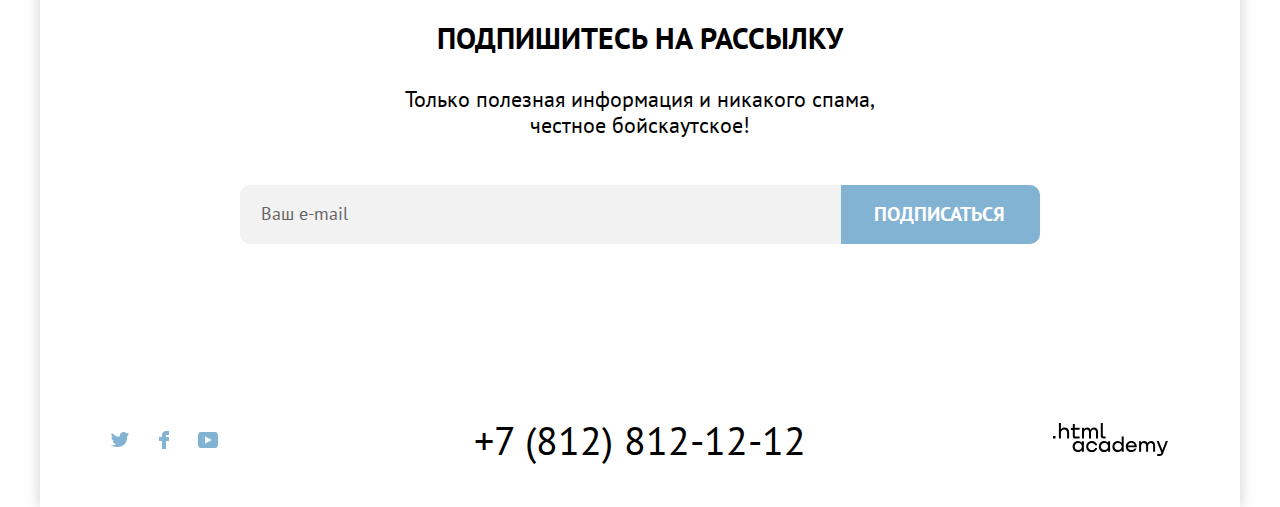
==== commit 7d44c963: "refactor: change link to button" ====
--- a/catalog.html
+++ b/catalog.html
@@ -6,14 +6,6 @@
   <title>HTML Academy: Седона</title>
   <link rel="icon" href="favicon.ico">
   <link rel="stylesheet" href="css/style.css">
-  <link rel="stylesheet" href="node_modules/pixel-glass/styles.css">
-  <style>
-    HTML {
-      background-image: url("catalog.jpg");
-      background-repeat: no-repeat;
-      background-position: 50% 0;
-    }
-  </style>
 </head>
 <body>
 
@@ -209,19 +201,19 @@
 
         <ul class="sorting-list">
           <li class="sorting__item">
-            <a class="sorting__link sorting__link--tile" href="#">
+            <button class="sorting__link sorting__link--tile" type="button">
               <span class="visually-hidden">Показать карточками</span>
-            </a>
+            </button>
           </li>
           <li class="sorting__item">
-            <a class="sorting__link sorting__link--slideshow" href="#">
+            <button class="sorting__link sorting__link--slideshow" type="button">
               <span class="visually-hidden">Показать как слайд</span>
-            </a>
+            </button>
           </li>
           <li class="sorting__item">
-            <a class="sorting__link sorting__link--current sorting__link--list" href="#">
+            <button class="sorting__link sorting__link--current sorting__link--list" type="button">
               <span class="visually-hidden">Показать списоком</span>
-            </a>
+            </button>
           </li>
         </ul>
       </section>
@@ -277,7 +269,7 @@
             <span>От 2000 ₽</span>
           </p>
           <a class="catalog-article__link catalog-article__link--details button button--warm" href="#">Подробнее</a>
-          <a class="catalog-article__link catalog-article__link--favorites button button--success" href="#">В избранное</a>
+          <button class="catalog-article__link catalog-article__link--favorites button button--success" type="button">В избранное</button>
           <p class="catalog-article__icon catalog-article__icon--two">
             <span class="visually-hidden">2 звезды</span>
           </p>
@@ -380,7 +372,7 @@
   <div class="modal modal--close">
     <div class="modal__container">
       <button class="modal__btn modal-btn" type="button">
-        <svg class="modal-btn__icon" width="14" height="14" viewBox="0 0 14 14" fill="none" xmlns="http://www.w3.org/2000/svg">
+        <svg class="modal-btn__icon" aria-hidden="true" focusable="false" width="14" height="14" viewBox="0 0 14 14" fill="none" xmlns="http://www.w3.org/2000/svg">
           <path d="M14 1.292 12.708 0 7 5.708 1.292 0 0 1.292 5.708 7 0 12.708 1.292 14 7 8.292 12.708 14 14 12.708 8.292 7 14 1.292Z" fill="#000"/>
         </svg>
         <span class="visually-hidden">Закрыть модальное окно</span>
@@ -434,6 +426,6 @@
       </section>
     </div>
   </div>
-  <script src="node_modules/pixel-glass/script.js"></script>
+
 </body>
 </html>
--- a/css/style.css
+++ b/css/style.css
@@ -43,7 +43,7 @@
   --special-neutral-light: #7db54f;
   --special-warm-dark: #615048;
   --special-warm-light: #756257;
-  --special-space-deep: #3F5E72;
+  --special-space-deep: #3f5e72;
 
 /* Value */
   /* Box model */
@@ -59,6 +59,7 @@
   --outline-error: 2px solid var(--status-error);
 
   /* transparency  */
+  --opacity-none: 1;
   --opacity-60: 0.6;
   --opacity-30: 0.3;
   --opacity-20: 0.2;
@@ -72,7 +73,7 @@
   margin: 0;
   min-height: 100%;
 
-  font-family: "PT Sans", Arial, sans-serif;
+  font-family: "PT Sans", "Arial", sans-serif;
   font-size: 16px;
   line-height: 21px;
   color: var(--basic-black);
@@ -126,13 +127,21 @@
   outline: var(--outline-focus-warm);
 }
 
+/* Invalid class for error style */
+
+.invalid:focus-visible:invalid {
+  background-color: var(--basic-white);
+
+  outline: var(--outline-error);
+}
+
 .container {
   display: flex;
   flex-direction: column;
   margin: 0 auto;
   width: 1200px;
 
-  box-shadow: 0px 0px 15px rgba(0, 0, 0, 0.2);
+  box-shadow: 0 0 15px rgba(0, 0, 0, 0.2);
 }
 
 .visually-hidden {
@@ -220,7 +229,8 @@
 
 .page-logo:focus-visible {
   border-radius: var(--border-radius-middle);
-  outline: var(--outline-focus-cold);
+  outline: var(--outline-focus-warm);
+  outline-offset: 0;
 }
 
 .page-logo__img { display: block; }
@@ -306,7 +316,7 @@
 
   background-color: var(--basic-white);
   border-radius: 20px;
-  box-shadow: 0px 25px 50px rgba(0, 0, 0, 0.15);
+  box-shadow: 0 25px 50px rgba(0, 0, 0, 0.15);
 }
 
 .popover-favorites--visible { display: none; }
@@ -416,11 +426,11 @@
   cursor: pointer;
 }
 
-.popover-favorites__btn:hover { opacity: 1; }
+.popover-favorites__btn:hover { opacity: var(--opacity-none); }
 
 .popover-favorites__btn:focus-visible {
   outline: var(--outline-focus-cold);
-  opacity: 1;
+  opacity: var(--opacity-none);
 }
 
 .popover-favorites__btn:active { opacity: var(--opacity-10); }
@@ -519,9 +529,7 @@
   box-sizing: border-box;
 }
 
-.about__item:nth-child(n + 3) {
-  padding: 97px 69px 91px;
-}
+.about__item:nth-child(n + 3) { padding: 97px 69px 91px; }
 
 .about__item:nth-child(odd) { background-color: var(--special-cold-light-12); }
 
@@ -559,8 +567,6 @@
 
 .about__num { margin-bottom: 29px; }
 
-.about__img--reverse { order: -1; }
-
 .service {
   display: flex;
   flex-wrap: wrap;
@@ -659,7 +665,7 @@
 
   background-image: url("../img/catalog/svg/home-icon-small.svg");
   background-repeat: no-repeat;
-  background-position: center
+  background-position: center;
 }
 
 .breadcrumbs__link:hover { opacity: var(--opacity-60); }
@@ -744,7 +750,7 @@
 .house-type__input:active + .house-type__control { background-color: var(--basic-white-30); }
 
 .comfort__control,
-.house-type__control  {
+.house-type__control {
   position: absolute;
   top: 1px;
   left: 1px;
@@ -899,14 +905,14 @@
   cursor: pointer;
 }
 
-.price__btn:hover { box-shadow: 0px 4px 10px rgba(0, 0, 0, 0.25); }
+.price__btn:hover { box-shadow: 0 4px 10px rgba(0, 0, 0, 0.25); }
 
 .price__btn:focus-visible {
-  box-shadow: 0px 4px 10px rgba(0, 0, 0, 0.25);
+  box-shadow: 0 4px 10px rgba(0, 0, 0, 0.25);
   outline: var(--outline-focus-cold);
 }
 
-.price__btn:active { box-shadow: 0px 7px 15px rgba(0, 0, 0, 0.4); }
+.price__btn:active { box-shadow: 0 7px 15px rgba(0, 0, 0, 0.4); }
 
 .price__btn--min {
   top: -8px;
@@ -1122,7 +1128,7 @@
 
 .catalog-article__img { display: block; }
 
-.catalog-article__title-link  {
+.catalog-article__title-link {
   grid-column: 3 / -2;
   width: fit-content;
 
@@ -1464,16 +1470,11 @@
   outline: var(--outline-focus-cold);
 }
 
-.mail-form__input:focus-visible:valid {
+.mail-form__input:focus-visible:valid,
+.mail-form__input:active {
   background-color: var(--basic-white);
 
   outline: var(--outline-active);
-}
-
-.mail-form__input:focus-visible:invalid {
-  background-color: var(--basic-white);
-
-  outline: var(--outline-error);
 }
 
 .mail-form__btn {
@@ -1549,7 +1550,7 @@
 .address-phone__link:hover { color: var(--special-warm-light); }
 
 .address-phone__link:focus-visible {
-  color:var(--special-warm-light);
+  color: var(--special-warm-light);
 
   border-radius: var(--border-radius-middle);
   outline: var(--outline-focus-cold);
@@ -1657,14 +1658,17 @@
 .search-form__group {
   position: relative;
 
-  display: flex;
-  justify-content: space-between;
   margin-bottom: 40px;
   width: 575px;
 
   box-sizing: border-box;
 }
 
+.search-form__group--people {
+  display: flex;
+  justify-content: space-between;
+}
+
 .search-form__adults,
 .search-form__child {
   display: flex;
@@ -1685,6 +1689,8 @@
 }
 
 .search-form__label {
+  position: relative;
+
   display: flex;
   justify-content: space-between;
   align-items: center;
@@ -1692,6 +1698,23 @@
   font-weight: bold;
   font-size: 18px;
   line-height: 40px;
+}
+
+.search-form__label--date::after {
+  position: absolute;
+  top: 15px;
+  right: 17px;
+  content: "";
+
+  width: 20px;
+  height: 20px;
+
+  background-color: transparent;
+  background-image: url("../img/svg/date-icon.svg");
+  background-repeat: no-repeat;
+  background-position: center;
+
+  opacity: var(--opacity-30);
 }
 
 .search-form__input {
@@ -1706,6 +1729,7 @@
   background-color: var(--basic-light);
   border: none;
   border-radius: 4px;
+  box-sizing: border-box;
 
   appearance: textfield;
 }
@@ -1726,7 +1750,7 @@
 .search-form__input::-webkit-inner-spin-button { appearance: none; }
 
 .search-form__input--number {
-  width: 95px;
+  width: 135px;
 
   text-align: center;
 }
@@ -1740,6 +1764,11 @@
   border: none;
 
   opacity: var(--opacity-60);
+}
+
+.search-form__input--date {
+  padding-right: 40px;
+  width: 420px;
 }
 
 .search-form__info {
@@ -1762,7 +1791,7 @@
 
 .search-form__info:hover { background-color: var(--special-cold-light); }
 
-.search-form__info:focus-visible { outline: none; }
+.search-form__info:focus-visible { outline: var(--outline-focus-warm); }
 
 .search-form__input-btn {
   position: absolute;
@@ -1781,31 +1810,29 @@
   cursor: pointer;
 }
 
-.search-form__input-btn:hover { opacity: 1; }
+.search-form__input-btn:hover { opacity: var(--opacity-none); }
 
 .search-form__input-btn:focus-visible {
   outline: var(--outline-focus-cold);
-  opacity: 1;
+  opacity: var(--opacity-none);
 }
 
 .search-form__input-btn:active { opacity: var(--opacity-20); }
-
-.search-form__input-btn--minus-adults,
-.search-form__input-btn--minus-child { background-image: url("../img/svg/minus-icon.svg"); }
-
-.search-form__input-btn--plus-adults,
-.search-form__input-btn--plus-child { background-image: url("../img/svg/plus-icon.svg"); }
 
 .search-form__input-btn--minus-adults,
 .search-form__input-btn--minus-child {
   top: 12px;
   right: 97px;
+
+  background-image: url("../img/svg/minus-icon.svg");
 }
 
 .search-form__input-btn--plus-adults,
 .search-form__input-btn--plus-child {
   top: 12px;
   right: 15px;
+
+  background-image: url("../img/svg/plus-icon.svg");
 }
 
 .search-form__prompt {
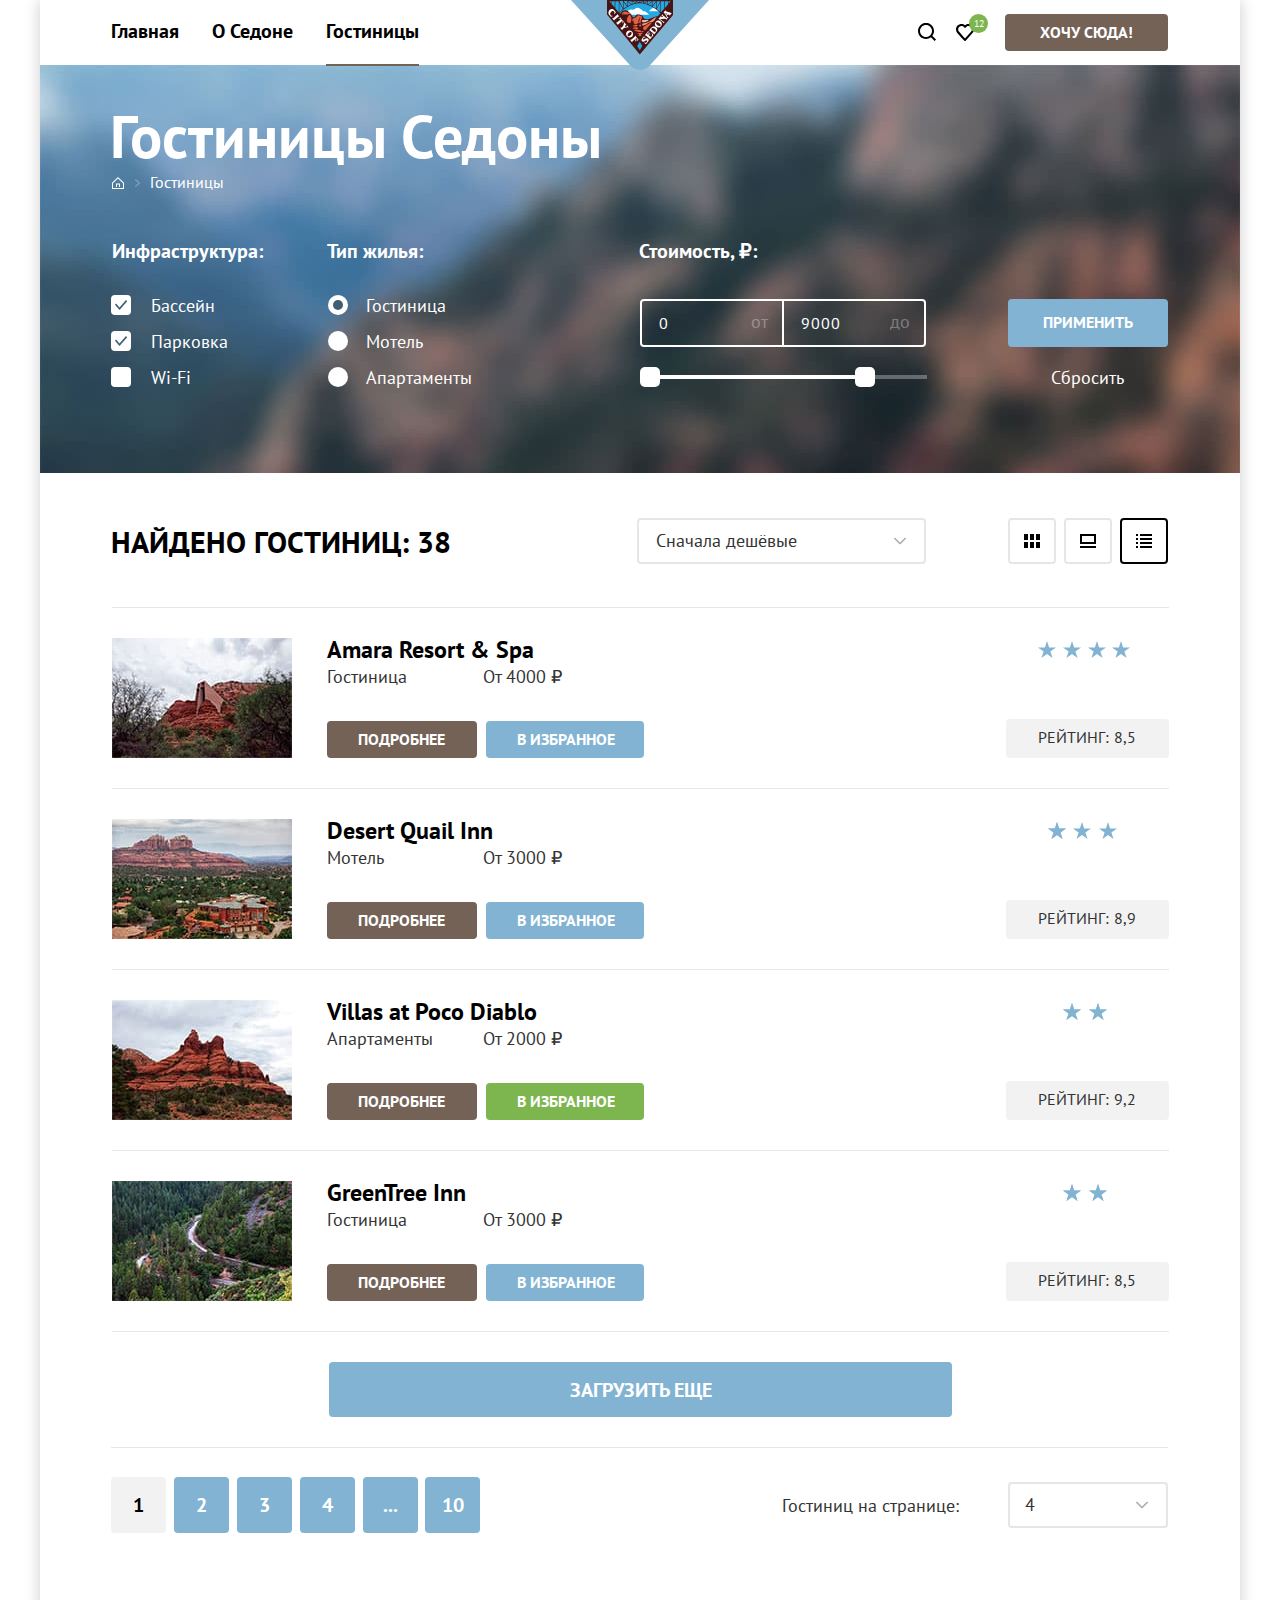
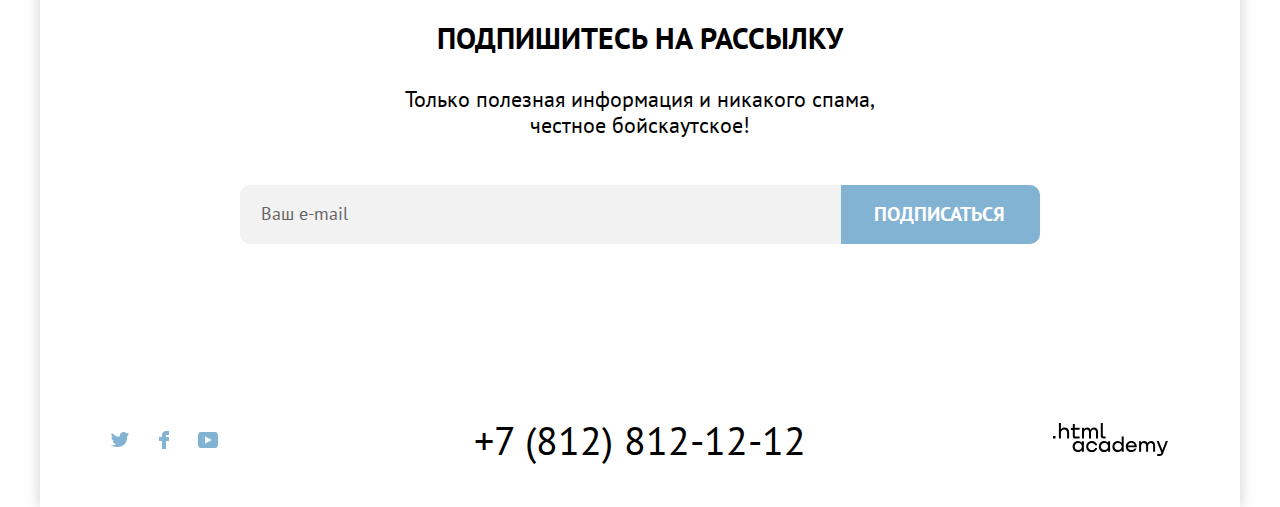
==== commit 4accc98e: "refactor: change link to button" ====
--- a/catalog.html
+++ b/catalog.html
@@ -233,7 +233,7 @@
             <span>От 4000 ₽</span>
           </p>
           <a class="catalog-article__link catalog-article__link--details button button--warm" href="#">Подробнее</a>
-          <a class="catalog-article__link catalog-article__link--favorites button button--cold" href="#">В избранное</a>
+          <button class="catalog-article__link catalog-article__link--favorites button button--cold" type="button">В избранное</button>
           <p class="catalog-article__icon catalog-article__icon--four">
             <span class="visually-hidden">4 звезды</span>
           </p>
@@ -251,7 +251,7 @@
             <span>От 3000 ₽</span>
           </p>
           <a class="catalog-article__link catalog-article__link--details button button--warm" href="#">Подробнее</a>
-          <a class="catalog-article__link catalog-article__link--favorites button button--cold" href="#">В избранное</a>
+          <button class="catalog-article__link catalog-article__link--favorites button button--cold" type="button">В избранное</button>
           <p class="catalog-article__icon catalog-article__icon--three">
             <span class="visually-hidden">3 звезды</span>
           </p>
@@ -287,7 +287,7 @@
             <span>От 3000 ₽</span>
           </p>
           <a class="catalog-article__link catalog-article__link--details button button--warm" href="#">Подробнее</a>
-          <a class="catalog-article__link catalog-article__link--favorites button button--cold" href="#">В избранное</a>
+          <button class="catalog-article__link catalog-article__link--favorites button button--cold" type="button">В избранное</button>
           <p class="catalog-article__icon catalog-article__icon--two">
             <span class="visually-hidden">2 звезды</span>
           </p>
--- a/css/style.css
+++ b/css/style.css
@@ -1048,10 +1048,9 @@
 
 .sorting__link {
   display: block;
-  padding: 14px 14px;
-  min-width: 16px;
-  min-height: 14px;
-
+  padding: 21px 22px;
+
+  background-color: transparent;
   background-repeat: no-repeat;
   background-position: center;
   border: 2px solid var(--basic-gray-light);
@@ -1608,7 +1607,6 @@
   position: relative;
 
   margin: auto;
-  margin-top: 396px;
   padding: 62px 71px 70px 70px;
 
   background-color: var(--basic-white);
